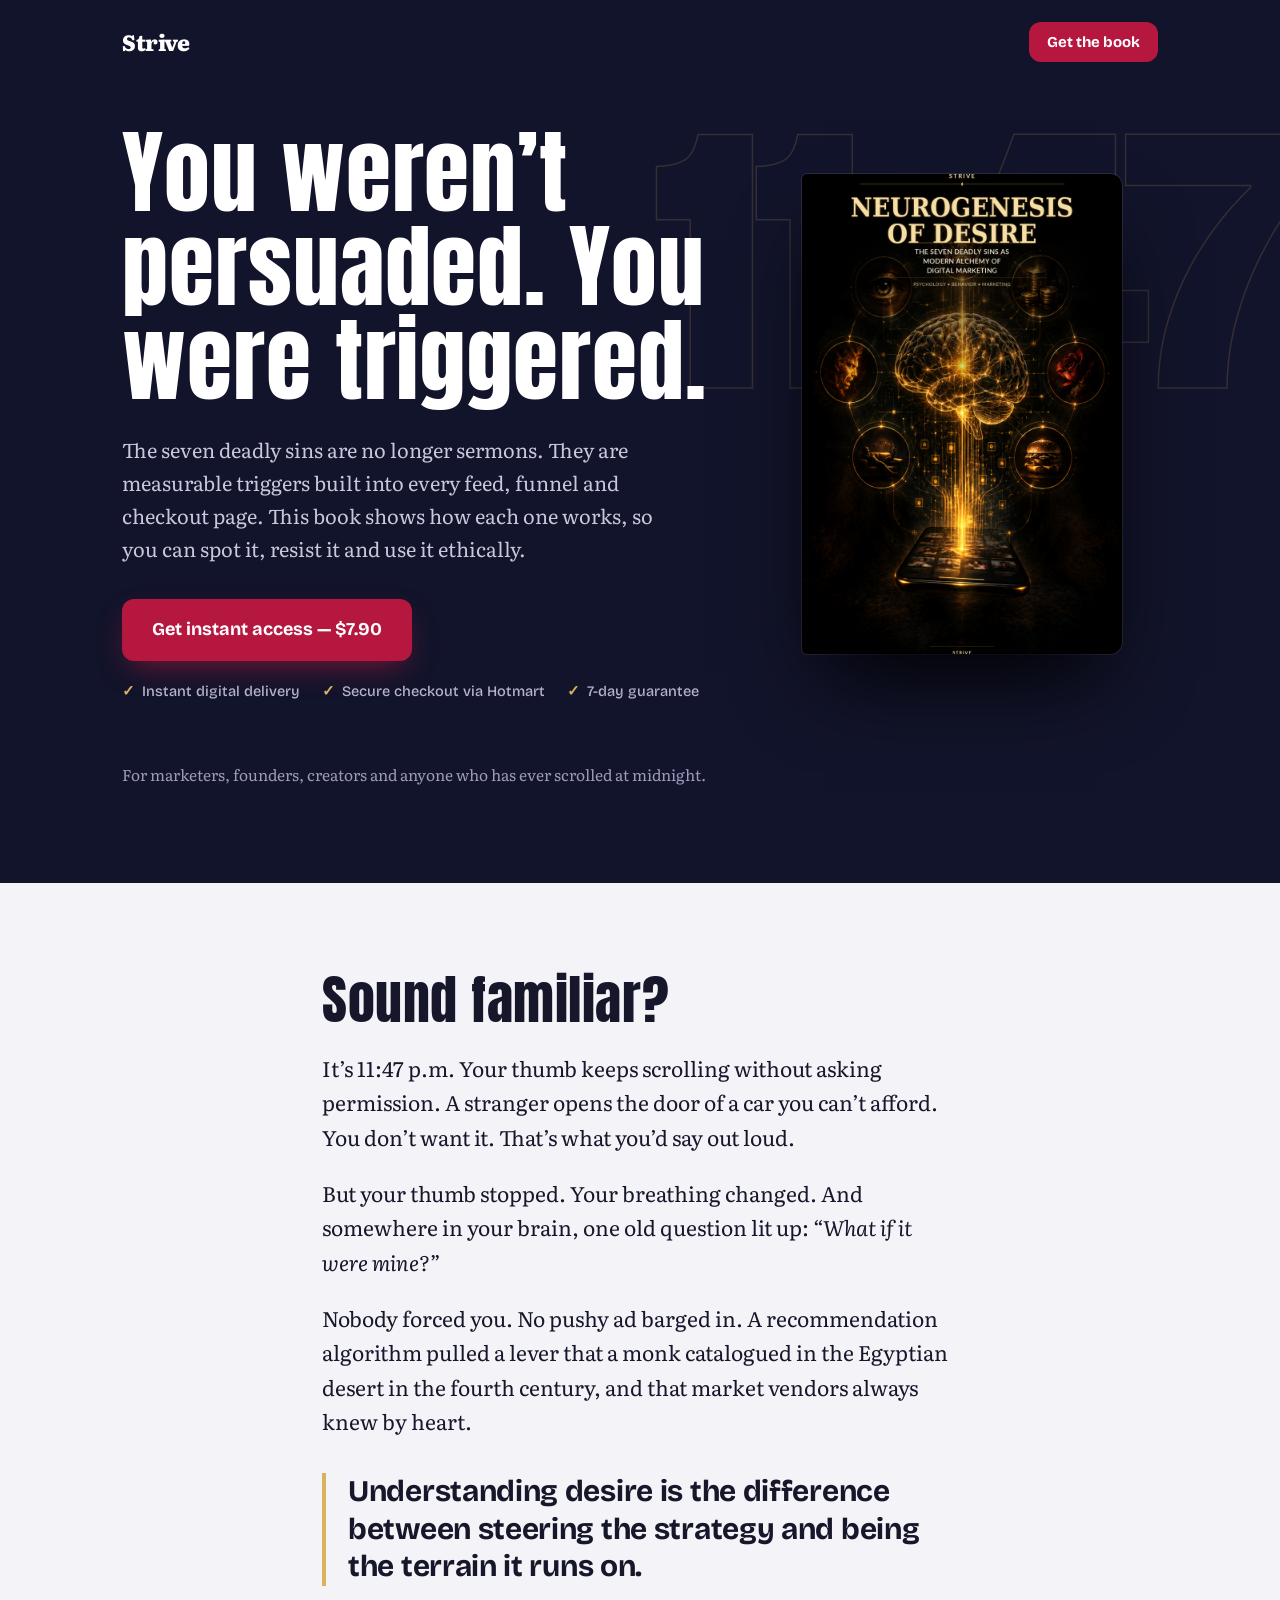
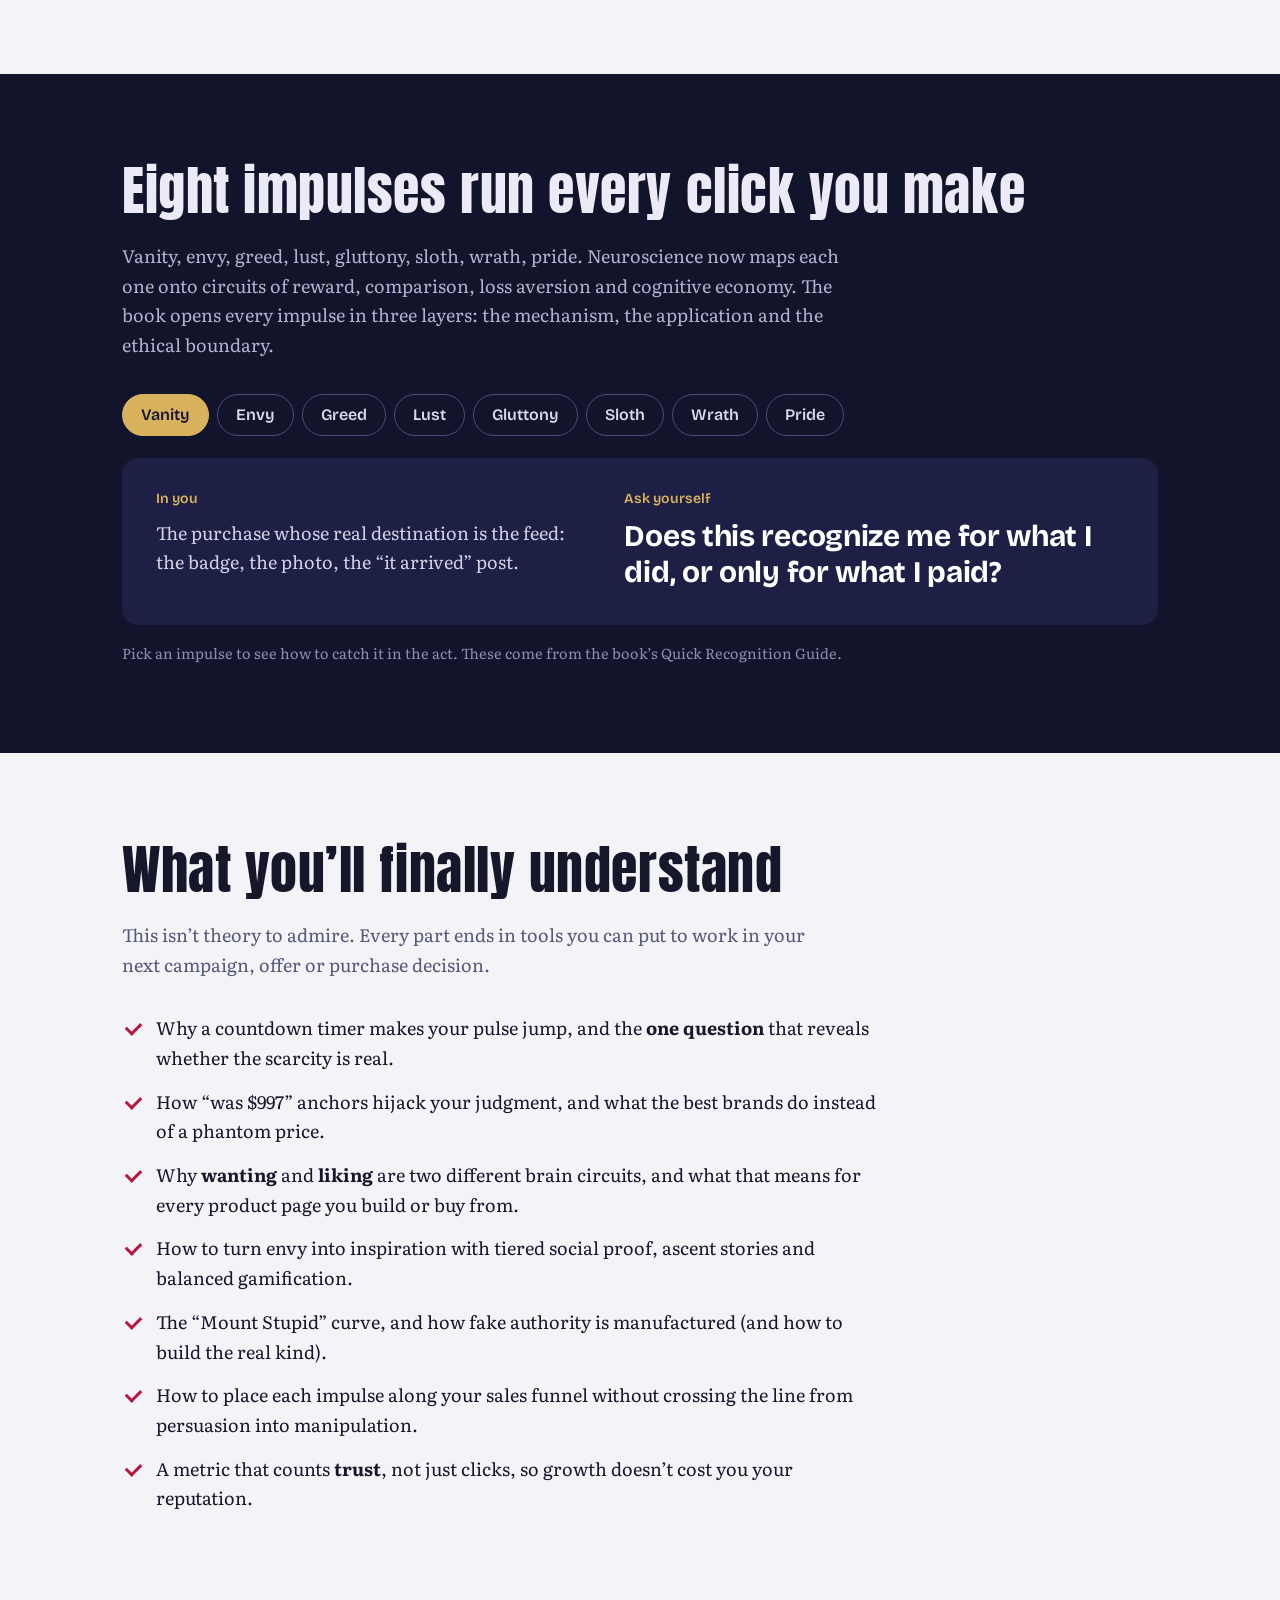
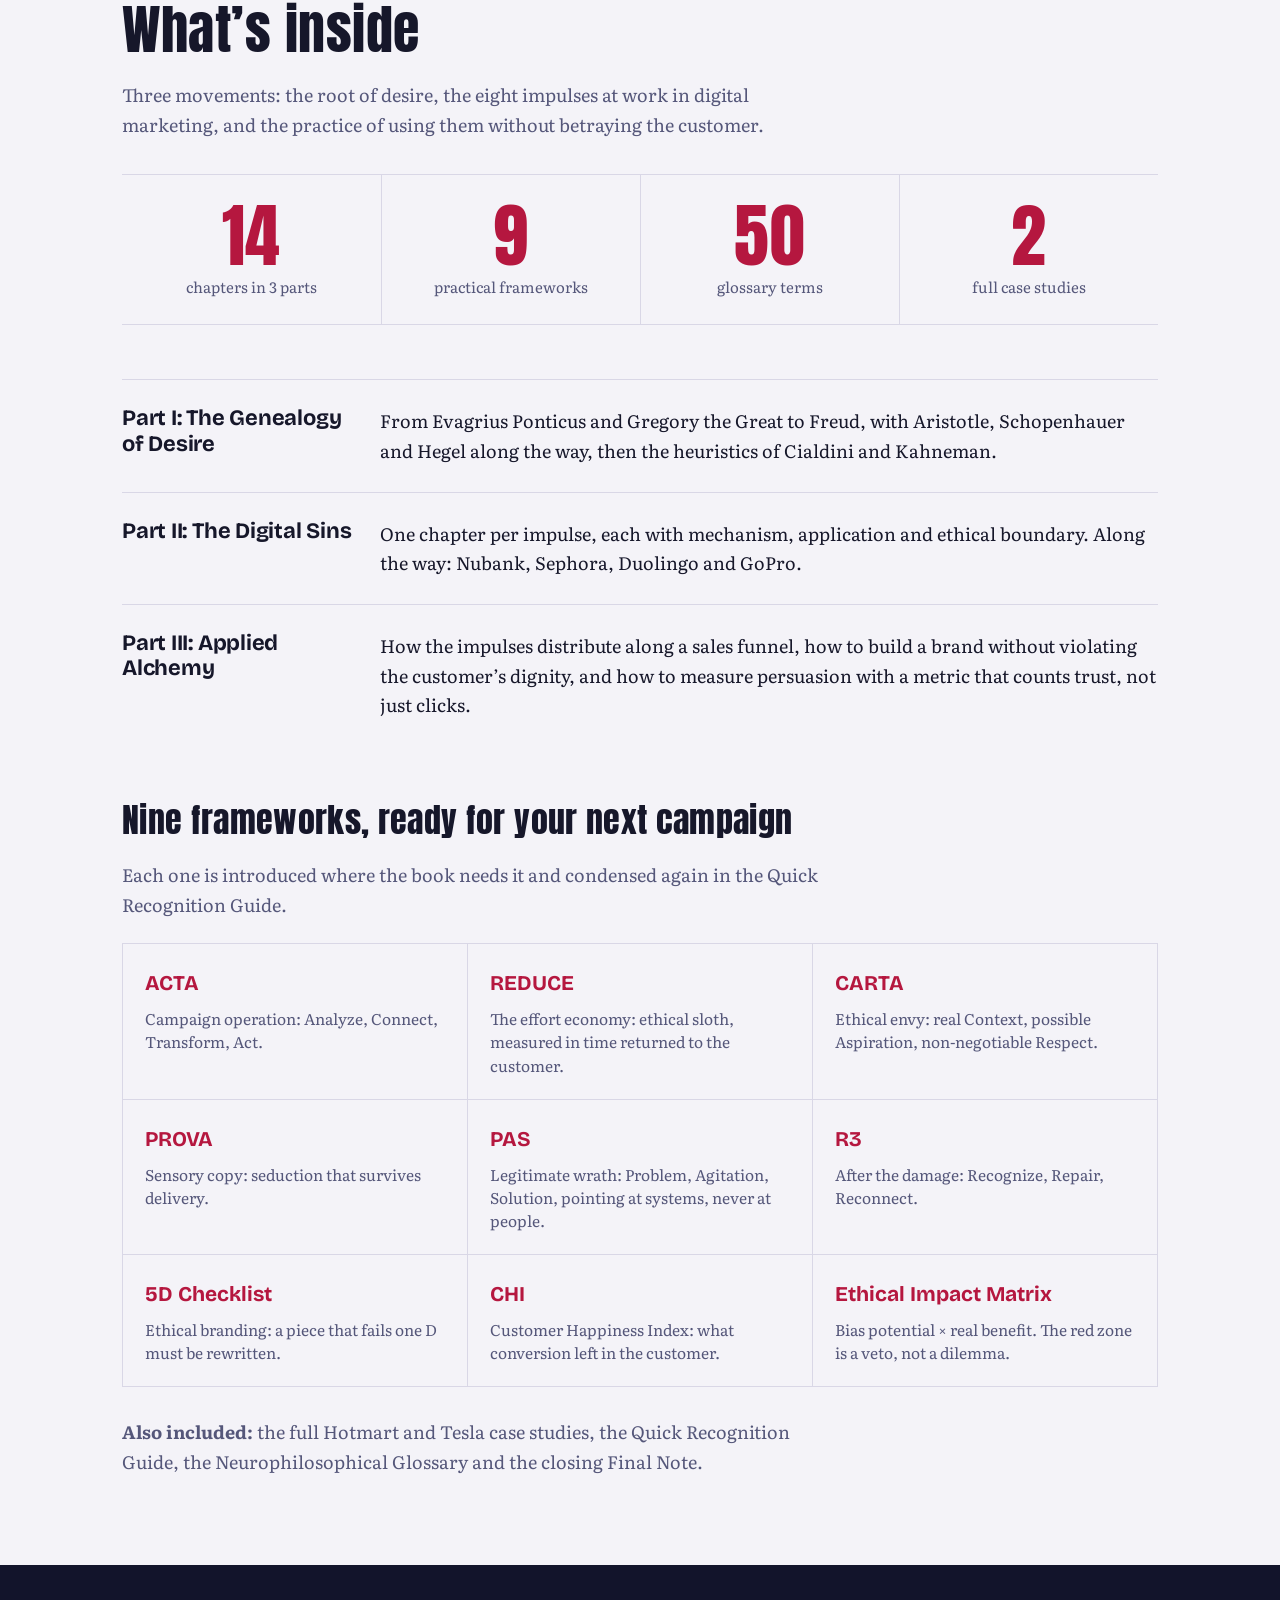
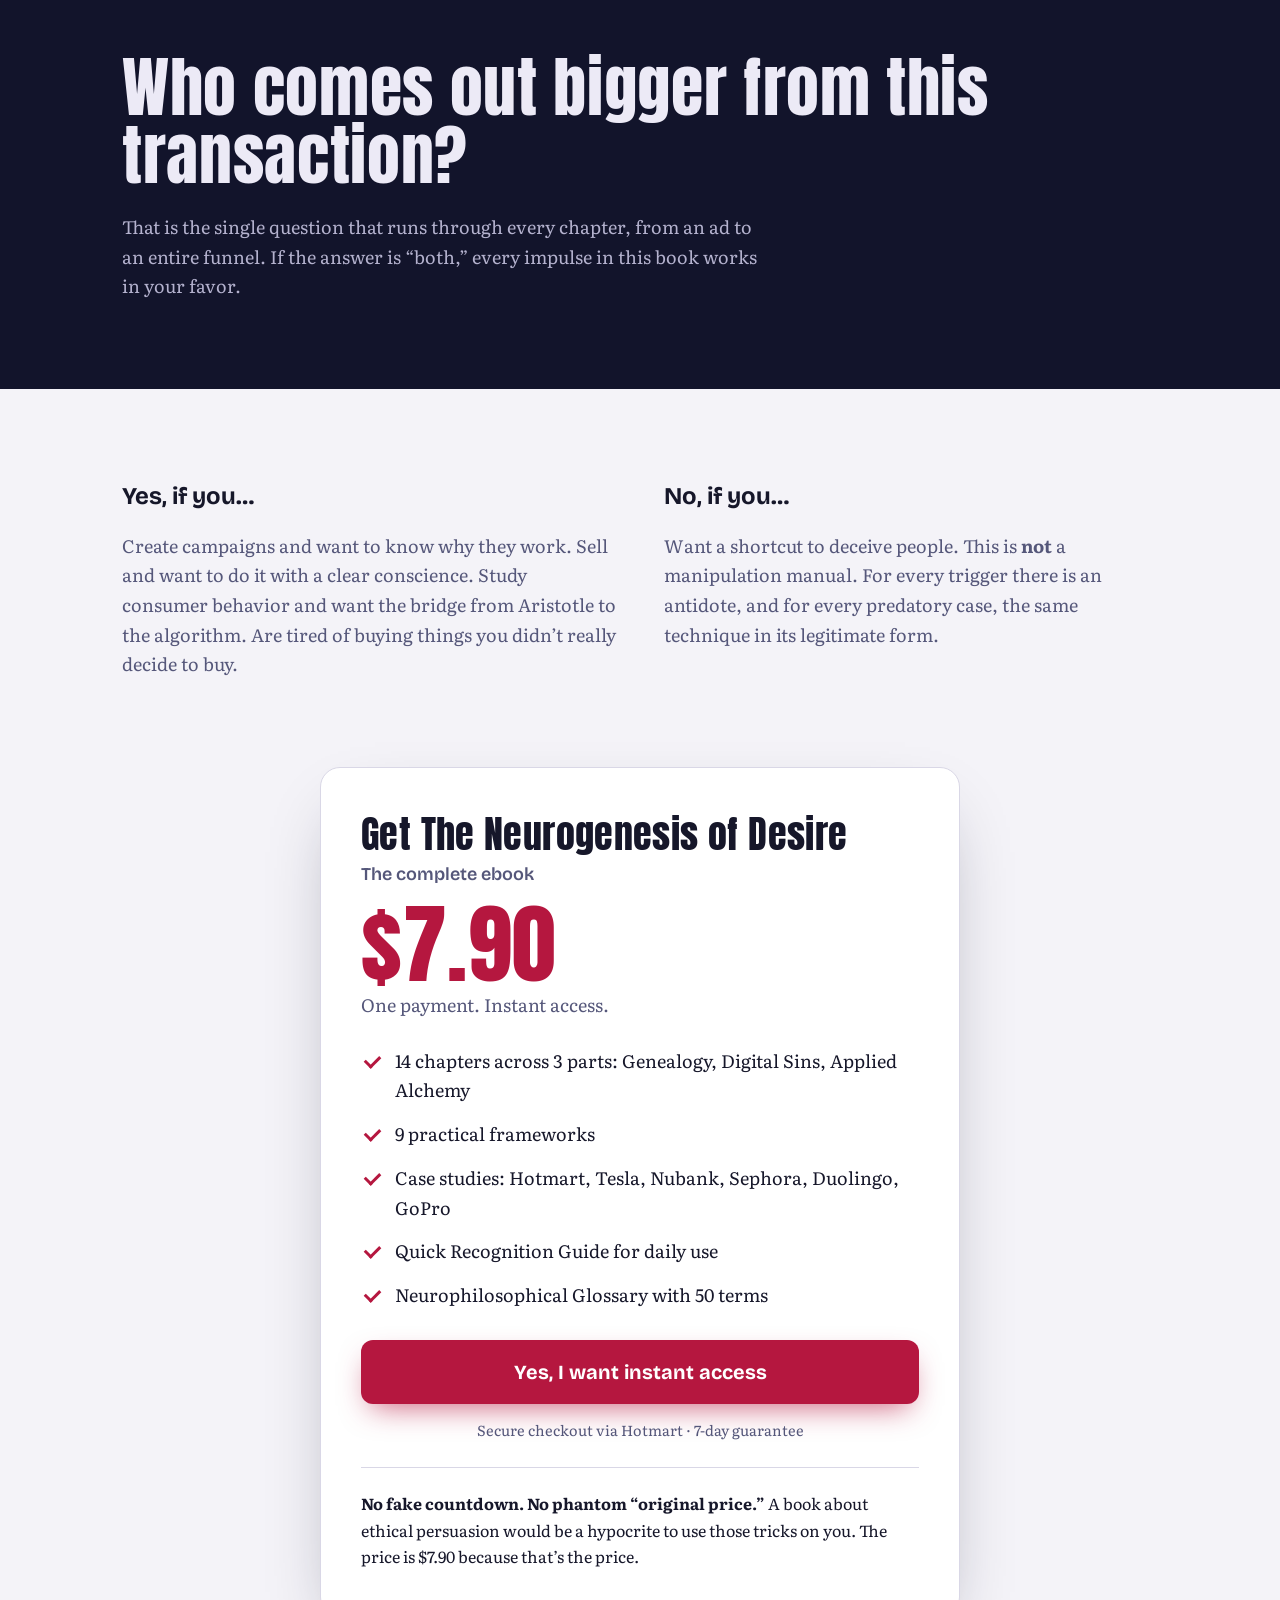
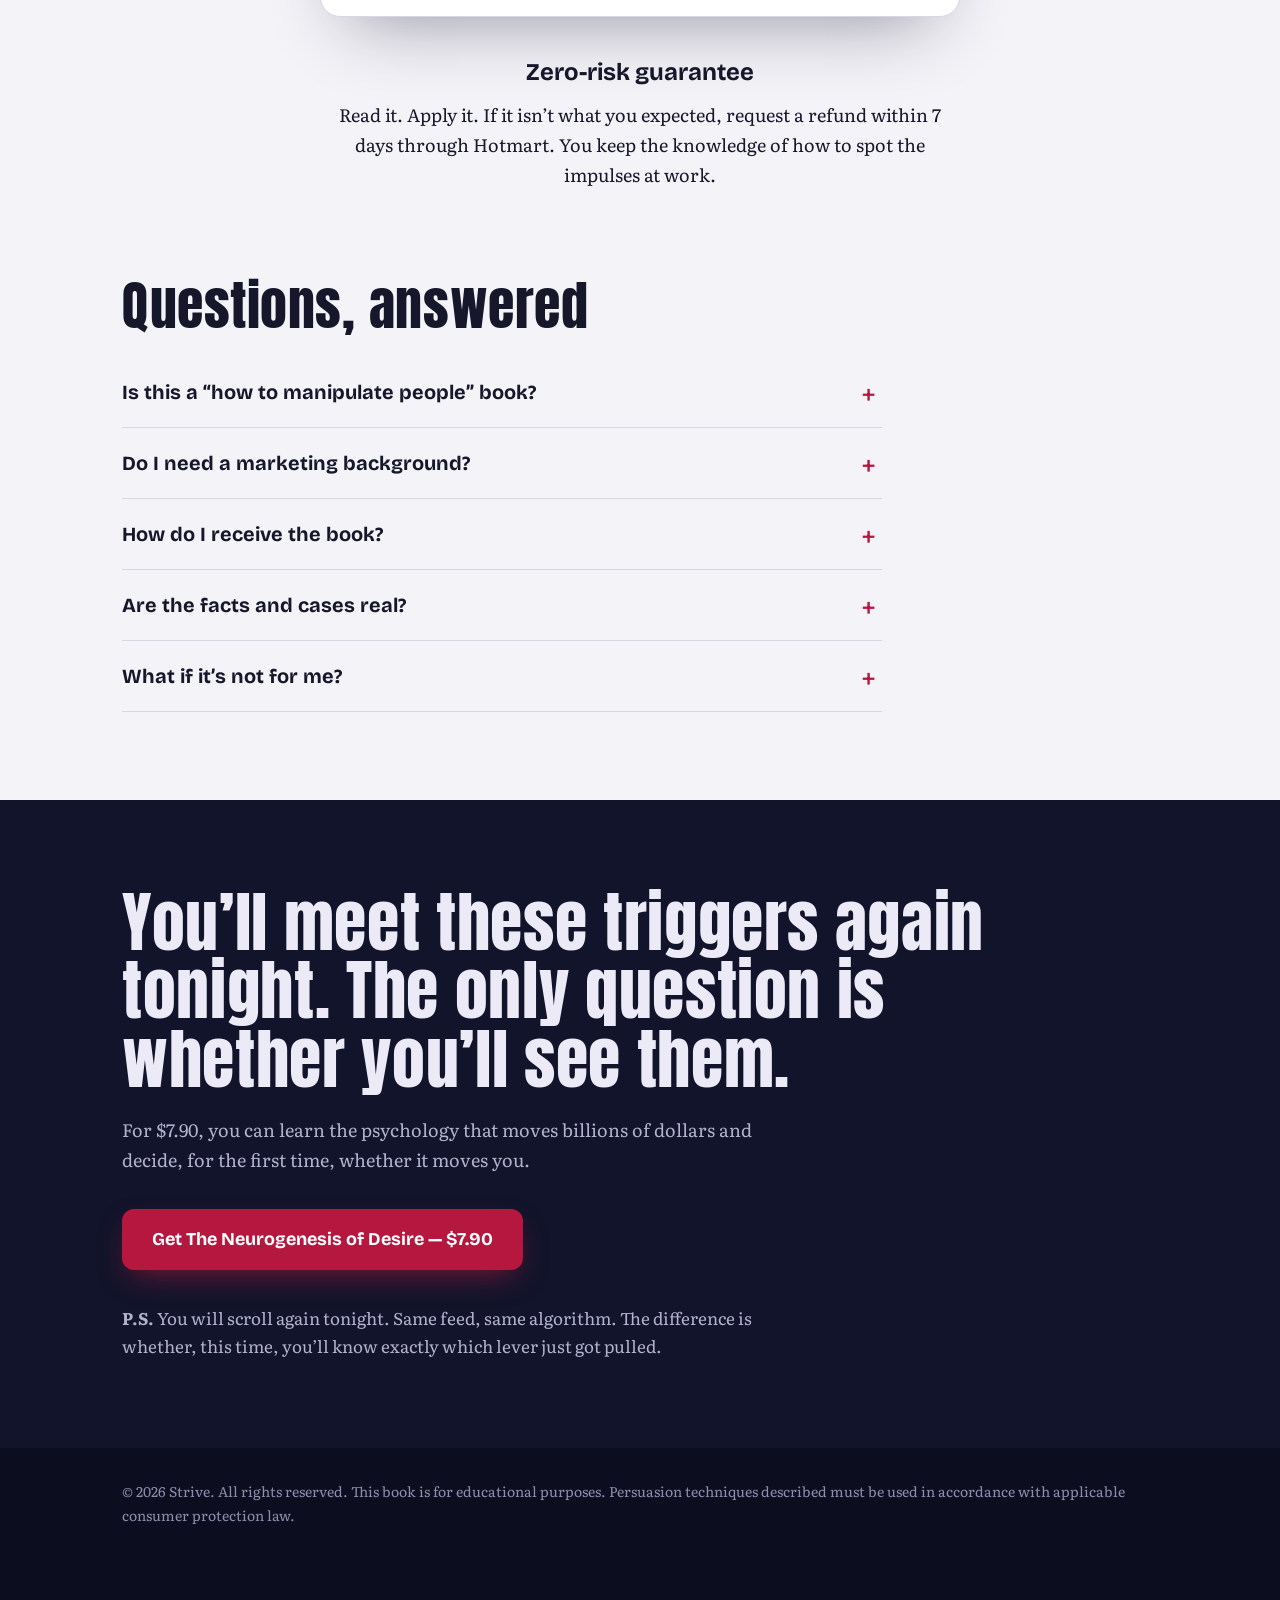
==== index.html @ 5f516b26 "LP EN: The Neurogenesis of Desire (URL/sitemap/robots updates, legal pages in English)" ====
<!DOCTYPE html>
<html lang="en">
<head>
<meta charset="utf-8">
<meta name="viewport" content="width=device-width, initial-scale=1, viewport-fit=cover">
<title>The Neurogenesis of Desire — The Seven Deadly Sins as the Modern Alchemy of Digital Marketing</title>
<meta name="description" content="The seven deadly sins are measurable triggers built into every feed, funnel and checkout. Learn to spot them, resist them and use them ethically. Ebook, $7.90.">
<meta property="og:type" content="website">
<meta property="og:title" content="The Neurogenesis of Desire — The Seven Deadly Sins as the Modern Alchemy of Digital Marketing">
<meta property="og:description" content="The seven deadly sins are measurable triggers built into every feed, funnel and checkout. Learn to spot them, resist them and use them ethically. Ebook, $7.90.">
<meta property="og:locale" content="en_US">
<meta property="og:image" content="https://striveks.github.io/neurogenesis-of-desire/Capa%20do%20ebook.jpg">
<link rel="canonical" href="https://striveks.github.io/neurogenesis-of-desire/">
<meta property="og:url" content="https://striveks.github.io/neurogenesis-of-desire/">
<meta name="theme-color" content="#12142B">
<link rel="preconnect" href="https://fonts.googleapis.com">
<link rel="preconnect" href="https://fonts.gstatic.com" crossorigin>
<link href="https://fonts.googleapis.com/css2?family=Bricolage+Grotesque:opsz,wght@12..96,500;12..96,600;12..96,700;12..96,800&family=Literata:ital,opsz,wght@0,7..72,400;0,7..72,600;1,7..72,400&family=Anton&display=swap" rel="stylesheet">
<!-- Meta Pixel Code -->
<script>
!function(f,b,e,v,n,t,s)
{if(f.fbq)return;n=f.fbq=function(){n.callMethod?
n.callMethod.apply(n,arguments):n.queue.push(arguments)};
if(!f._fbq)f._fbq=n;n.push=n;n.loaded=!0;n.version='2.0';
n.queue=[];t=b.createElement(e);t.async=!0;
t.src=v;s=b.getElementsByTagName(e)[0];
s.parentNode.insertBefore(t,s)}(window, document,'script',
'https://connect.facebook.net/en_US/fbevents.js');
fbq('init', '1488165053208368');
fbq('track', 'PageView');
</script>
<noscript><img height="1" width="1" style="display:none"
src="https://www.facebook.com/tr?id=1488165053208368&ev=PageView&noscript=1"
/></noscript>
<!-- End Meta Pixel Code -->
<style>
:root{--night:#12142B;--night2:#1D2044;--paper:#F4F3F8;--ink:#16172A;--mute:#55577A;--wine:#B5173F;--wine2:#8E1031;--gold:#D9B25E;--line:#D9D7E6}
*{box-sizing:border-box;margin:0}
html{scroll-behavior:smooth;-webkit-text-size-adjust:100%}
body{font:18px/1.65 Literata,Georgia,serif;color:var(--ink);background:var(--paper);-webkit-font-smoothing:antialiased}
h1,h2,h3,.ui,.btn,summary{font-family:"Bricolage Grotesque","Helvetica Neue",Arial,sans-serif}
.wrap{max-width:1080px;margin:0 auto;padding:0 22px}.narrow{max-width:680px}
section{padding:88px 0}
h2{font-size:clamp(28px,4.4vw,46px);line-height:1.08;letter-spacing:-.02em;font-weight:800;margin-bottom:22px}
p+p{margin-top:1em}
.btn{display:inline-block;background:var(--wine);color:#fff;font-weight:700;font-size:18px;line-height:1.2;padding:20px 30px;border-radius:12px;text-decoration:none;text-align:center;box-shadow:0 12px 30px -10px rgba(181,23,63,.7);transition:transform .15s,background .15s}
.btn:hover{background:var(--wine2);transform:translateY(-2px)}
.btn.sm{padding:11px 18px;font-size:15px;box-shadow:none}
:focus-visible{outline:3px solid var(--gold);outline-offset:3px}
.hero{background:var(--night);color:#ECEAF6;position:relative;overflow:hidden;padding:22px 0 96px}
.hero::before{content:attr(data-clock);position:absolute;right:-1%;top:70px;font:800 clamp(170px,30vw,400px)/1 "Bricolage Grotesque",sans-serif;color:transparent;-webkit-text-stroke:1.5px rgba(217,178,94,.17);letter-spacing:-.05em;pointer-events:none}
.bar{display:flex;justify-content:space-between;align-items:center;margin-bottom:64px;position:relative}
.brand{font-weight:800;font-size:22px;letter-spacing:-.02em;color:#fff}
.hg{display:grid;grid-template-columns:1.2fr .8fr;gap:56px;align-items:center;position:relative}
.hero h1{font-size:clamp(40px,6.2vw,74px);line-height:1.02;letter-spacing:-.03em;font-weight:800;color:#fff}
.sub{font-size:20px;color:#C9C7DE;margin:26px 0 34px;max-width:560px}
.micro{display:flex;flex-wrap:wrap;gap:8px 22px;margin-top:22px;font:500 14.5px/1.3 "Bricolage Grotesque",sans-serif;color:#B4B2CE}
.micro span::before{content:"\2713";color:var(--gold);margin-right:7px;font-weight:700}
.chip{display:inline-block;margin-top:16px;padding:6px 12px;border:1px solid var(--gold);border-radius:99px;font:600 13.5px/1.2 "Bricolage Grotesque",sans-serif;color:var(--gold)}
.chip:empty{display:none}
.cover{position:relative;aspect-ratio:2/3;width:min(320px,100%);margin:0 auto;border-radius:5px 12px 12px 5px;overflow:hidden;box-shadow:0 44px 80px -24px #000,0 0 0 1px rgba(255,255,255,.1);background:linear-gradient(155deg,#33205c,#12142B 58%,#511538);display:flex;flex-direction:column;justify-content:flex-end;padding:26px}
.cover b{font:800 30px/1.02 "Bricolage Grotesque",sans-serif;letter-spacing:-.02em;color:#fff}
.cover i{font-size:13px;color:#C9C7DE;margin-top:10px;font-style:normal}
.cover.ok b,.cover.ok i{display:none}
.cover img{position:absolute;inset:0;width:100%;height:100%;object-fit:cover}
.for{margin-top:60px;color:#9C9ABB;font-size:15.5px;position:relative}
.story{font-size:21px}
.pull{margin-top:34px;padding-left:22px;border-left:4px solid var(--gold);font:700 clamp(22px,3vw,30px)/1.25 "Bricolage Grotesque",sans-serif;letter-spacing:-.01em}
.lead{color:var(--mute);max-width:720px;margin-bottom:34px}
.night{background:var(--night);color:#ECEAF6}.night .lead{color:#B4B2CE}
.tabs{display:flex;flex-wrap:wrap;gap:8px;margin-bottom:22px}
.tabs button{font:600 16px/1 "Bricolage Grotesque",sans-serif;padding:12px 18px;border-radius:99px;border:1px solid #4A4D7A;background:transparent;color:#DAD8EE;cursor:pointer;transition:background .15s,color .15s}
.tabs button:hover{border-color:var(--gold)}
.tabs button[aria-selected=true]{background:var(--gold);border-color:var(--gold);color:#1a1530}
.panel{background:var(--night2);border-radius:16px;padding:34px;display:grid;grid-template-columns:1fr 1.15fr;gap:34px}
.panel[hidden]{display:none}
.lb{display:block;font:600 14px/1 "Bricolage Grotesque",sans-serif;color:var(--gold);margin-bottom:12px}
.panel p{margin:0;color:#D4D2E8}
.panel .q{font:700 clamp(22px,2.8vw,30px)/1.22 "Bricolage Grotesque",sans-serif;color:#fff;letter-spacing:-.01em}
.hint{margin-top:16px;font-size:14.5px;color:#8F8DB0}
.ul{list-style:none;padding:0;display:grid;gap:14px;max-width:760px}
.ul li{padding-left:34px;position:relative}
.ul li::before{content:"";position:absolute;left:4px;top:.5em;width:12px;height:7px;border-left:3px solid var(--wine);border-bottom:3px solid var(--wine);transform:rotate(-45deg)}
.stats{display:grid;grid-template-columns:repeat(4,1fr);gap:0;border-top:1px solid var(--line);border-bottom:1px solid var(--line);margin:8px 0 54px}
.stats div{padding:26px 8px 24px;text-align:center}
.stats div+div{border-left:1px solid var(--line)}
.stats b{display:block;font:800 clamp(40px,6vw,64px)/1 "Bricolage Grotesque",sans-serif;letter-spacing:-.04em;color:var(--wine)}
.stats span{font-size:15px;color:var(--mute)}
.parts{display:grid;gap:0;margin-bottom:56px}
.parts div{display:grid;grid-template-columns:230px 1fr;gap:28px;padding:26px 0;border-top:1px solid var(--line)}
.parts h3{font-size:22px;line-height:1.15;letter-spacing:-.01em}
.fw{display:grid;grid-template-columns:repeat(3,1fr);border-top:1px solid var(--line);border-left:1px solid var(--line)}
.fw div{padding:22px;border-right:1px solid var(--line);border-bottom:1px solid var(--line)}
.fw h3{font-size:21px;color:var(--wine);margin-bottom:6px}
.fw p{font-size:15.5px;line-height:1.5;color:var(--mute);margin:0}
.big{font:800 clamp(30px,5.2vw,58px)/1.05 "Bricolage Grotesque",sans-serif;letter-spacing:-.03em;max-width:880px}
.big+p{margin-top:22px;color:#B4B2CE;max-width:640px}
.two{display:grid;grid-template-columns:1fr 1fr;gap:48px}
.two h3{font-size:24px;margin-bottom:14px}
.two p{color:var(--mute)}
.offer{background:#fff;border-radius:20px;padding:46px 40px;max-width:640px;margin:0 auto;box-shadow:0 30px 70px -30px rgba(18,20,43,.45);border:1px solid var(--line)}
.offer h2{font-size:clamp(26px,4vw,38px);margin-bottom:6px}
.price{font:800 76px/1 "Bricolage Grotesque",sans-serif;letter-spacing:-.04em;color:var(--wine);margin:10px 0 2px}
.once{color:var(--mute);margin-bottom:26px}
.offer .btn{display:block;margin-top:30px;font-size:20px}
.lock{text-align:center;font-size:14.5px;color:var(--mute);margin-top:14px}
.honest{margin-top:26px;padding-top:22px;border-top:1px solid var(--line);font-size:16px}
.guar{max-width:640px;margin:36px auto 0;text-align:center}
.guar h3{font-size:24px;margin-bottom:8px}
details{border-bottom:1px solid var(--line);max-width:760px}
summary{cursor:pointer;list-style:none;font-weight:700;font-size:20px;line-height:1.3;padding:22px 40px 22px 0;position:relative}
summary::-webkit-details-marker{display:none}
summary::after{content:"+";position:absolute;right:6px;top:18px;font-size:30px;font-weight:400;color:var(--wine)}
details[open] summary::after{content:"\2212"}
details p{padding:0 0 24px;color:var(--mute)}
.final{text-align:left}
.final .btn{margin-top:34px}
.ps{margin-top:34px;color:#B4B2CE;max-width:640px;font-size:17px}
footer{background:#0C0E20;color:#8F8DB0;font-size:14px;padding:32px 0 96px}
.sticky{position:fixed;left:0;right:0;bottom:0;z-index:20;display:none;justify-content:space-between;align-items:center;gap:12px;background:rgba(18,20,43,.96);backdrop-filter:blur(8px);padding:10px 16px calc(10px + env(safe-area-inset-bottom));transform:translateY(110%);transition:transform .25s}
.sticky.on{transform:none}.sticky b{color:#fff;font:800 20px "Bricolage Grotesque",sans-serif}
@media(max-width:820px){
section{padding:64px 0}.hg,.two,.panel,.parts div{grid-template-columns:1fr}.hg{gap:44px}.parts div{gap:8px}
.stats{grid-template-columns:1fr 1fr}.stats div:nth-child(3){border-left:0}.stats div:nth-child(n+3){border-top:1px solid var(--line)}
.fw{grid-template-columns:1fr}.panel{padding:26px}.offer{padding:34px 22px}.bar{margin-bottom:44px}.hero .btn{display:block}
.sticky{display:flex}.hero::before{top:110px}}
@media(prefers-reduced-motion:reduce){*{transition:none!important;scroll-behavior:auto!important}}
.hero h1,h2,.big,.price,.stats b,.cover b{font-family:Anton,Impact,"Arial Narrow",sans-serif;font-weight:400;letter-spacing:.01em}
.hero h1{font-size:clamp(46px,7.4vw,92px);line-height:1.02}
h2{font-size:clamp(32px,5vw,54px);line-height:1.06}
.big{font-size:clamp(34px,5.8vw,66px);line-height:1.04}
.price{font-size:88px}.stats b{font-size:clamp(44px,6.4vw,70px)}.cover b{font-size:34px;line-height:1.05}
</style>
</head>
<body data-value="7.90" data-cur="USD">
<header class="hero" data-clock="11:47">
<div class="wrap">
<div class="bar"><span class="brand">Strive</span><a class="btn sm" href="https://pay.hotmart.com/O108236113W" data-cta>Get the book</a></div>
<div class="hg">
<div>
<h1>You weren’t persuaded. You were triggered.</h1>
<p class="sub">The seven deadly sins are no longer sermons. They are measurable triggers built into every feed, funnel and checkout page. This book shows how each one works, so you can spot it, resist it and use it ethically.</p>
<a id="hcta" class="btn" href="https://pay.hotmart.com/O108236113W" data-cta>Get instant access — $7.90</a>
<div class="micro"><span>Instant digital delivery</span><span>Secure checkout via Hotmart</span><span>7-day guarantee</span></div>
<span class="chip"></span>
</div>
<div class="cover" aria-label="Book cover: The Neurogenesis of Desire"><b>The Neurogenesis of Desire</b><i>The Seven Deadly Sins as the Modern Alchemy of Digital Marketing</i><img src="Capa%20do%20ebook.jpg" alt="Book cover: The Neurogenesis of Desire" width="640" height="960" loading="eager" onload="this.parentNode.classList.add('ok')" onerror="this.remove()"></div>
</div>
<p class="for">For marketers, founders, creators and anyone who has ever scrolled at midnight.</p>
</div>
</header>
<main>
<section><div class="wrap narrow story">
<h2>Sound familiar?</h2><p>It’s 11:47 p.m. Your thumb keeps scrolling without asking permission. A stranger opens the door of a car you can’t afford. You don’t want it. That’s what you’d say out loud.</p><p>But your thumb stopped. Your breathing changed. And somewhere in your brain, one old question lit up: <em>“What if it were mine?”</em></p><p>Nobody forced you. No pushy ad barged in. A recommendation algorithm pulled a lever that a monk catalogued in the Egyptian desert in the fourth century, and that market vendors always knew by heart.</p>
<p class="pull">Understanding desire is the difference between steering the strategy and being the terrain it runs on.</p>
</div></section>

<section class="night"><div class="wrap">
<h2>Eight impulses run every click you make</h2><p class="lead">Vanity, envy, greed, lust, gluttony, sloth, wrath, pride. Neuroscience now maps each one onto circuits of reward, comparison, loss aversion and cognitive economy. The book opens every impulse in three layers: the mechanism, the application and the ethical boundary.</p>
<div class="tabs" role="tablist" aria-label="Eight impulses run every click you make"><button role="tab" id="t0" aria-controls="p0" aria-selected="true" tabindex="0">Vanity</button><button role="tab" id="t1" aria-controls="p1" aria-selected="false" tabindex="-1">Envy</button><button role="tab" id="t2" aria-controls="p2" aria-selected="false" tabindex="-1">Greed</button><button role="tab" id="t3" aria-controls="p3" aria-selected="false" tabindex="-1">Lust</button><button role="tab" id="t4" aria-controls="p4" aria-selected="false" tabindex="-1">Gluttony</button><button role="tab" id="t5" aria-controls="p5" aria-selected="false" tabindex="-1">Sloth</button><button role="tab" id="t6" aria-controls="p6" aria-selected="false" tabindex="-1">Wrath</button><button role="tab" id="t7" aria-controls="p7" aria-selected="false" tabindex="-1">Pride</button></div>
<div class="panel" role="tabpanel" id="p0" aria-labelledby="t0"><div><span class="lb">In you</span><p>The purchase whose real destination is the feed: the badge, the photo, the “it arrived” post.</p></div><div><span class="lb">Ask yourself</span><p class="q">Does this recognize me for what I did, or only for what I paid?</p></div></div><div class="panel" role="tabpanel" id="p1" aria-labelledby="t1" hidden><div><span class="lb">In you</span><p>The chest tightening at someone else’s promotion, then the sudden decision to “invest in yourself.”</p></div><div><span class="lb">Ask yourself</span><p class="q">Is the journey being shown to me, or only the result?</p></div></div><div class="panel" role="tabpanel" id="p2" aria-labelledby="t2" hidden><div><span class="lb">In you</span><p>The countdown that raises your pulse, and the relief, not the joy, after buying “before it expired.”</p></div><div><span class="lb">Ask yourself</span><p class="q">Does the scarcity exist off-screen? Is the discount on a real price?</p></div></div><div class="panel" role="tabpanel" id="p3" aria-labelledby="t3" hidden><div><span class="lb">In you</span><p>The video you can’t close; the sensory purchase that disappoints on arrival.</p></div><div><span class="lb">Ask yourself</span><p class="q">What am I buying: the product or the scene of it?</p></div></div><div class="panel" role="tabpanel" id="p4" aria-labelledby="t4" hidden><div><span class="lb">In you</span><p>The untouched course library; the forgotten subscription renewing.</p></div><div><span class="lb">Ask yourself</span><p class="q">Does what I already own and haven’t used justify buying more?</p></div></div><div class="panel" role="tabpanel" id="p5" aria-labelledby="t5" hidden><div><span class="lb">In you</span><p>The tab that dies on the seventh form field; the one-click path chosen even when the better one takes three.</p></div><div><span class="lb">Ask yourself</span><p class="q">Whose effort is being saved, mine or the company’s?</p></div></div><div class="panel" role="tabpanel" id="p6" aria-labelledby="t6" hidden><div><span class="lb">In you</span><p>Buying as revenge; joining whoever declares war on the system that hurt you.</p></div><div><span class="lb">Ask yourself</span><p class="q">Is the fury’s target a verifiable system, or a caricature selling me relief?</p></div></div><div class="panel" role="tabpanel" id="p7" aria-labelledby="t7" hidden><div><span class="lb">In you</span><p>The purchase as a pedestal; distrust of anything too accessible.</p></div><div><span class="lb">Ask yourself</span><p class="q">Who attests to the authority: auditable merit, or the title itself?</p></div></div>
<p class="hint">Pick an impulse to see how to catch it in the act. These come from the book’s Quick Recognition Guide.</p>
</div></section>

<section><div class="wrap">
<h2>What you’ll finally understand</h2><p class="lead">This isn’t theory to admire. Every part ends in tools you can put to work in your next campaign, offer or purchase decision.</p>
<ul class="ul"><li>Why a countdown timer makes your pulse jump, and the <b>one question</b> that reveals whether the scarcity is real.</li><li>How “was $997” anchors hijack your judgment, and what the best brands do instead of a phantom price.</li><li>Why <b>wanting</b> and <b>liking</b> are two different brain circuits, and what that means for every product page you build or buy from.</li><li>How to turn envy into inspiration with tiered social proof, ascent stories and balanced gamification.</li><li>The “Mount Stupid” curve, and how fake authority is manufactured (and how to build the real kind).</li><li>How to place each impulse along your sales funnel without crossing the line from persuasion into manipulation.</li><li>A metric that counts <b>trust</b>, not just clicks, so growth doesn’t cost you your reputation.</li></ul>
</div></section>

<section style="padding-top:0"><div class="wrap">
<h2>What’s inside</h2><p class="lead">Three movements: the root of desire, the eight impulses at work in digital marketing, and the practice of using them without betraying the customer.</p>
<div class="stats"><div><b>14</b><span>chapters in 3 parts</span></div><div><b>9</b><span>practical frameworks</span></div><div><b>50</b><span>glossary terms</span></div><div><b>2</b><span>full case studies</span></div></div>
<div class="parts"><div><h3>Part I: The Genealogy of Desire</h3><p>From Evagrius Ponticus and Gregory the Great to Freud, with Aristotle, Schopenhauer and Hegel along the way, then the heuristics of Cialdini and Kahneman.</p></div><div><h3>Part II: The Digital Sins</h3><p>One chapter per impulse, each with mechanism, application and ethical boundary. Along the way: Nubank, Sephora, Duolingo and GoPro.</p></div><div><h3>Part III: Applied Alchemy</h3><p>How the impulses distribute along a sales funnel, how to build a brand without violating the customer’s dignity, and how to measure persuasion with a metric that counts trust, not just clicks.</p></div></div>
<h2 style="font-size:clamp(24px,3.4vw,34px)">Nine frameworks, ready for your next campaign</h2><p class="lead" style="margin-bottom:24px">Each one is introduced where the book needs it and condensed again in the Quick Recognition Guide.</p>
<div class="fw"><div><h3>ACTA</h3><p>Campaign operation: Analyze, Connect, Transform, Act.</p></div><div><h3>REDUCE</h3><p>The effort economy: ethical sloth, measured in time returned to the customer.</p></div><div><h3>CARTA</h3><p>Ethical envy: real Context, possible Aspiration, non-negotiable Respect.</p></div><div><h3>PROVA</h3><p>Sensory copy: seduction that survives delivery.</p></div><div><h3>PAS</h3><p>Legitimate wrath: Problem, Agitation, Solution, pointing at systems, never at people.</p></div><div><h3>R3</h3><p>After the damage: Recognize, Repair, Reconnect.</p></div><div><h3>5D Checklist</h3><p>Ethical branding: a piece that fails one D must be rewritten.</p></div><div><h3>CHI</h3><p>Customer Happiness Index: what conversion left in the customer.</p></div><div><h3>Ethical Impact Matrix</h3><p>Bias potential × real benefit. The red zone is a veto, not a dilemma.</p></div></div>
<p class="lead" style="margin:30px 0 0"><b>Also included:</b> the full Hotmart and Tesla case studies, the Quick Recognition Guide, the Neurophilosophical Glossary and the closing Final Note.</p>
</div></section>

<section class="night"><div class="wrap">
<p class="big">Who comes out bigger from this transaction?</p><p>That is the single question that runs through every chapter, from an ad to an entire funnel. If the answer is “both,” every impulse in this book works in your favor.</p>
</div></section>

<section><div class="wrap two">
<div><h3>Yes, if you…</h3><p>Create campaigns and want to know why they work. Sell and want to do it with a clear conscience. Study consumer behavior and want the bridge from Aristotle to the algorithm. Are tired of buying things you didn’t really decide to buy.</p></div>
<div><h3>No, if you…</h3><p>Want a shortcut to deceive people. This is <b>not</b> a manipulation manual. For every trigger there is an antidote, and for every predatory case, the same technique in its legitimate form.</p></div>
</div></section>

<section style="padding-top:0"><div class="wrap">
<div id="offer" class="offer">
<h2>Get The Neurogenesis of Desire</h2>
<p class="ui" style="font-weight:600;color:var(--mute)">The complete ebook</p>
<div class="price">$7.90</div><p class="once">One payment. Instant access.</p>
<ul class="ul"><li>14 chapters across 3 parts: Genealogy, Digital Sins, Applied Alchemy</li><li>9 practical frameworks</li><li>Case studies: Hotmart, Tesla, Nubank, Sephora, Duolingo, GoPro</li><li>Quick Recognition Guide for daily use</li><li>Neurophilosophical Glossary with 50 terms</li></ul>
<a class="btn" href="https://pay.hotmart.com/O108236113W" data-cta>Yes, I want instant access</a>
<p class="lock">Secure checkout via Hotmart · 7-day guarantee</p>
<p class="honest"><b>No fake countdown. No phantom “original price.”</b> A book about ethical persuasion would be a hypocrite to use those tricks on you. The price is $7.90 because that’s the price.</p>
</div>
<div class="guar"><h3>Zero-risk guarantee</h3><p>Read it. Apply it. If it isn’t what you expected, request a refund within 7 days through Hotmart. You keep the knowledge of how to spot the impulses at work.</p></div>
</div></section>

<section style="padding-top:0"><div class="wrap">
<h2>Questions, answered</h2>
<details><summary>Is this a “how to manipulate people” book?</summary><p>No. It explains how persuasion triggers work, including predatory uses, so you can recognize and defend against them, and use them within explicit ethical boundaries: consent, transparency and respect.</p></details><details><summary>Do I need a marketing background?</summary><p>No. It starts from history and psychology, then moves to practice. Beginners get a clear map; professionals get frameworks they can use right away.</p></details><details><summary>How do I receive the book?</summary><p>Right after payment, you get instant access to your digital copy through Hotmart’s secure delivery.</p></details><details><summary>Are the facts and cases real?</summary><p>The book’s own contract with the reader: no number appears without a verifiable source, and illustrative examples are always announced as such.</p></details><details><summary>What if it’s not for me?</summary><p>You’re covered by the 7-day guarantee. Request your refund through Hotmart, no hassle.</p></details>
</div></section>

<section class="night final"><div class="wrap">
<p class="big">You’ll meet these triggers again tonight. The only question is whether you’ll see them.</p><p>For $7.90, you can learn the psychology that moves billions of dollars and decide, for the first time, whether it moves you.</p>
<a id="fcta" class="btn" href="https://pay.hotmart.com/O108236113W" data-cta>Get The Neurogenesis of Desire — $7.90</a>
<p class="ps"><b>P.S.</b> You will scroll again tonight. Same feed, same algorithm. The difference is whether, this time, you’ll know exactly which lever just got pulled.</p>
</div></section>
</main>
<footer><div class="wrap">© 2026 Strive. All rights reserved. This book is for educational purposes. Persuasion techniques described must be used in accordance with applicable consumer protection law.</div></footer>
<div id="sticky" class="sticky"><b>$7.90</b><a class="btn sm" href="https://pay.hotmart.com/O108236113W" data-cta>Get the book</a></div>
<script>
(function(){
var t=[].slice.call(document.querySelectorAll('[role=tab]')),p=[].slice.call(document.querySelectorAll('[role=tabpanel]'));
function sel(i){t.forEach(function(b,k){b.setAttribute('aria-selected',k==i);b.tabIndex=k==i?0:-1;p[k].hidden=k!=i})}
t.forEach(function(b,i){b.onclick=function(){sel(i)};b.onkeydown=function(e){var n=e.key=='ArrowRight'?i+1:e.key=='ArrowLeft'?i-1:null;if(n!==null){n=(n+t.length)%t.length;sel(n);t[n].focus()}}});
var s=document.getElementById('sticky'),vis={};
if('IntersectionObserver' in window){var io=new IntersectionObserver(function(es){es.forEach(function(e){vis[e.target.id]=e.isIntersecting});s.classList.toggle('on',!vis.hcta&&!vis.offer&&!vis.fcta)},{threshold:.2});
['hcta','offer','fcta'].forEach(function(id){io.observe(document.getElementById(id))})}
document.addEventListener('click',function(e){var a=e.target.closest&&e.target.closest('a[data-cta]');if(a&&window.fbq){fbq('track','InitiateCheckout',{value:parseFloat(document.body.dataset.value),currency:document.body.dataset.cur})}});
})();
</script>
</body>
</html>
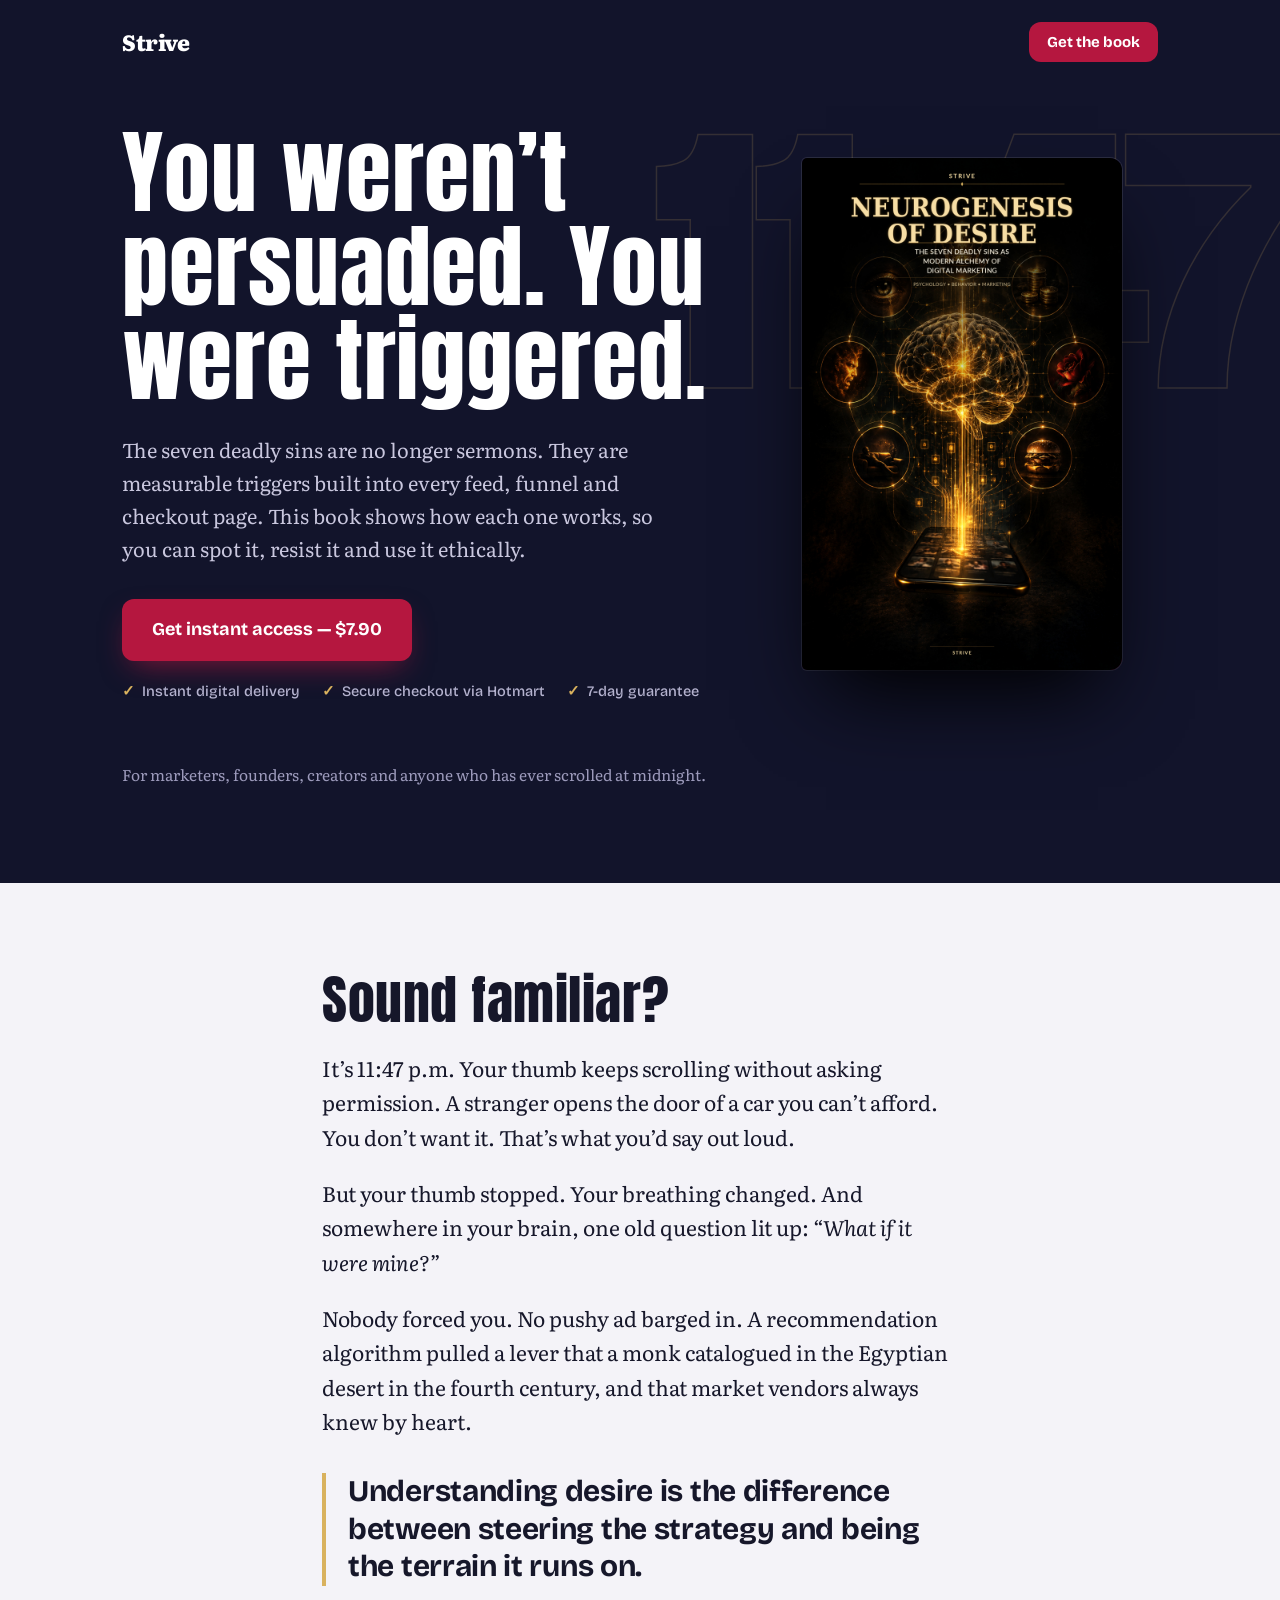
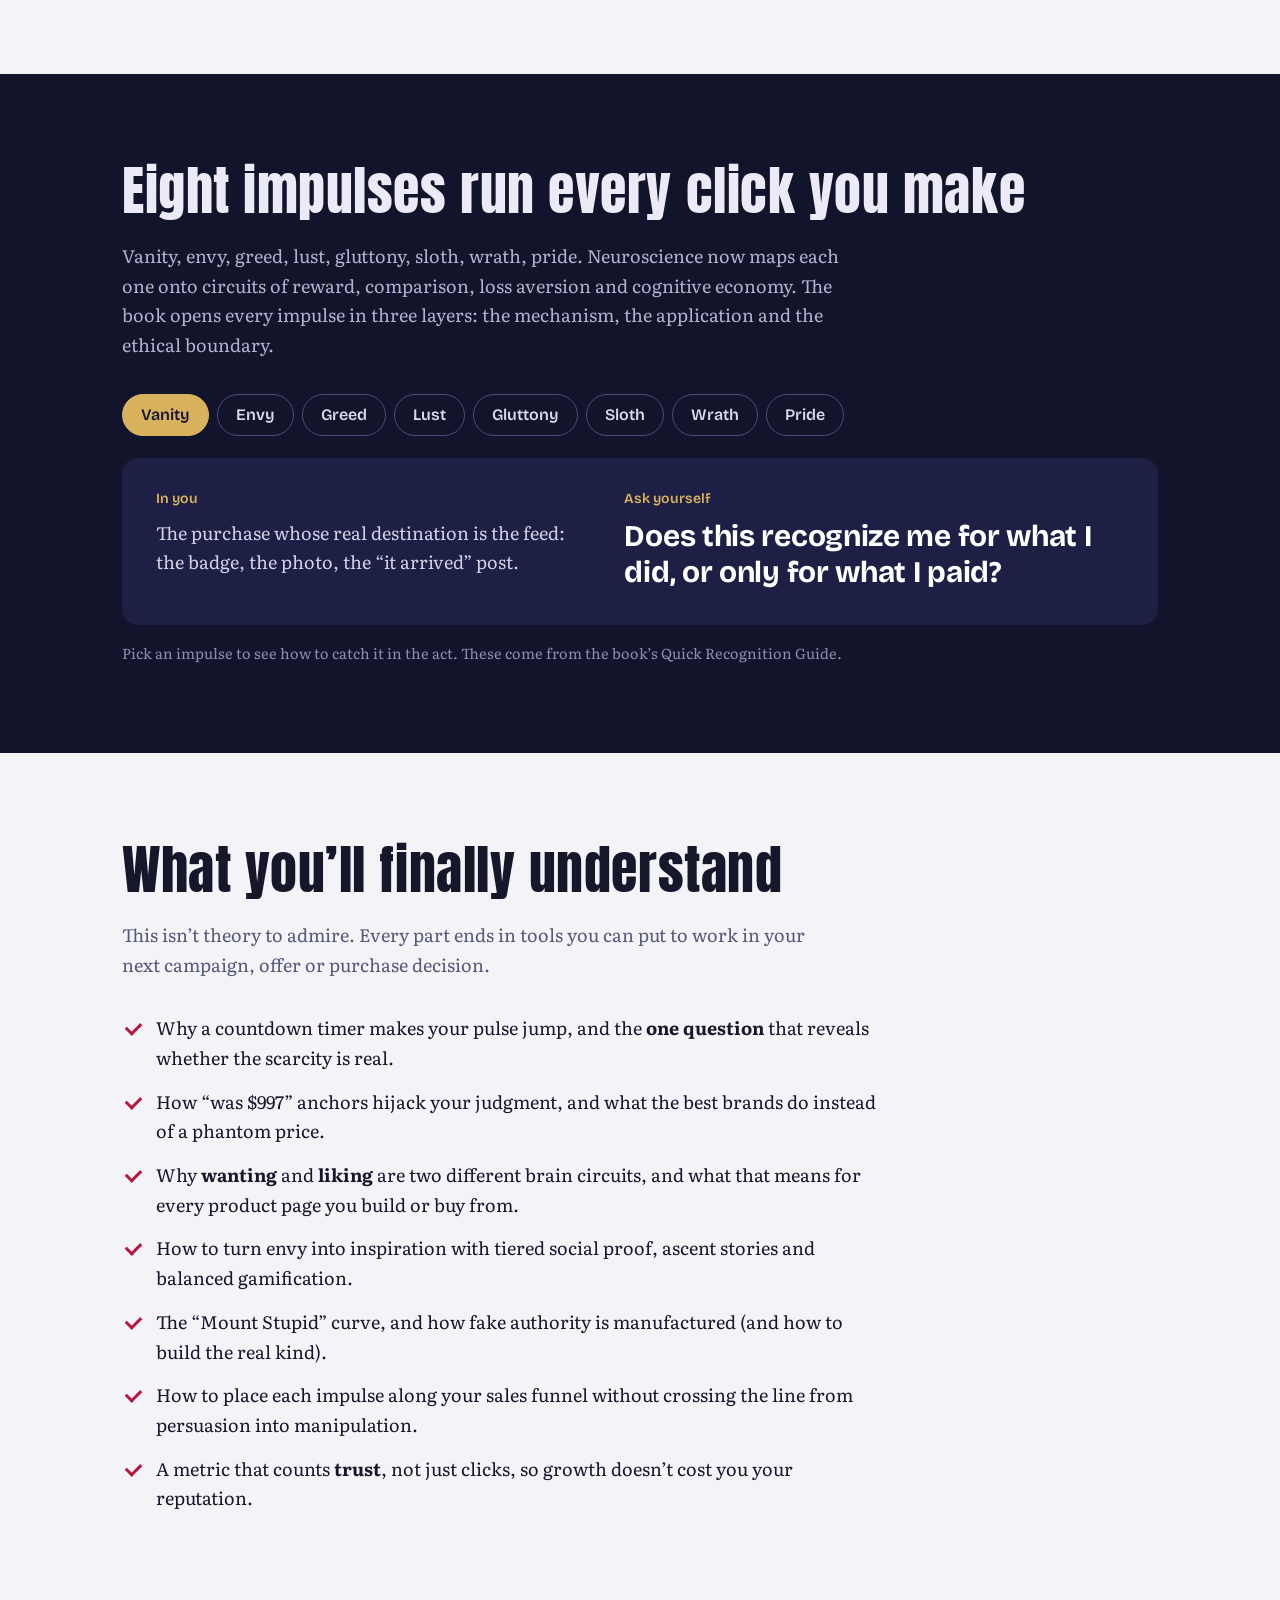
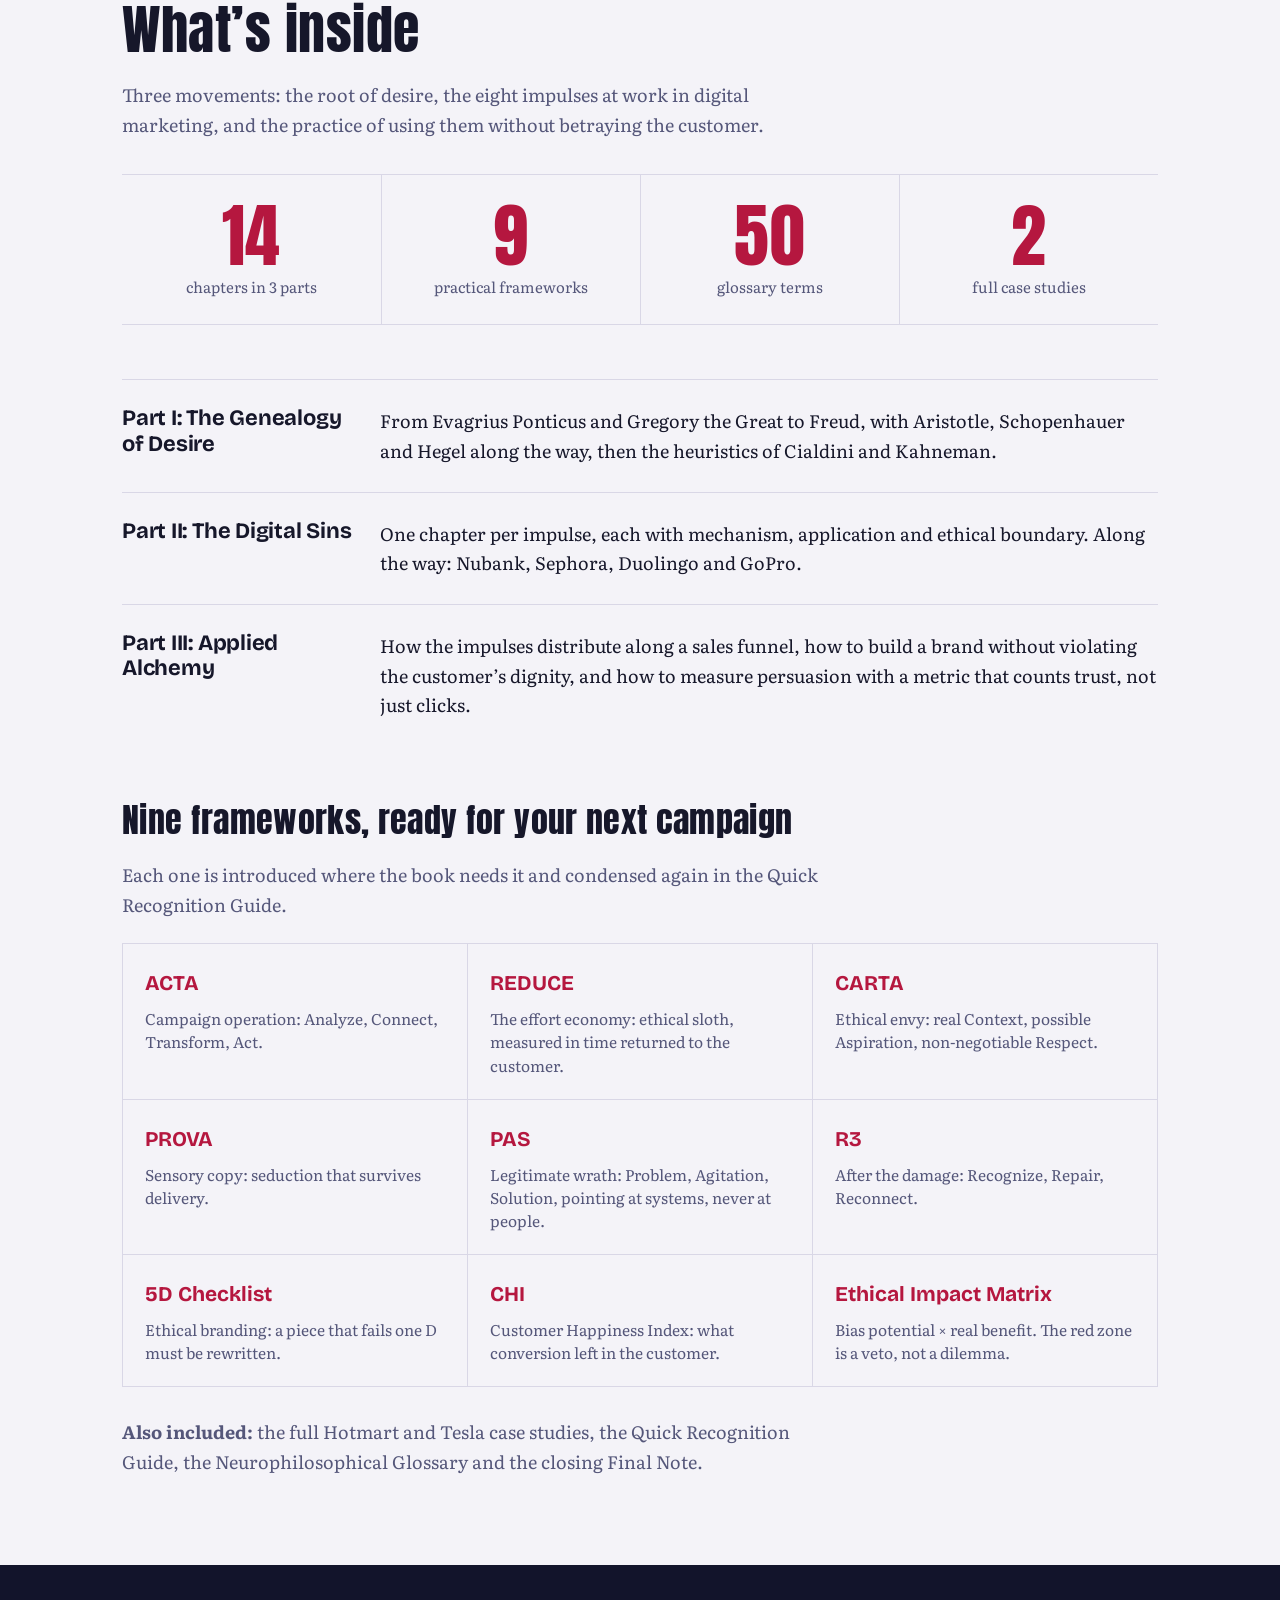
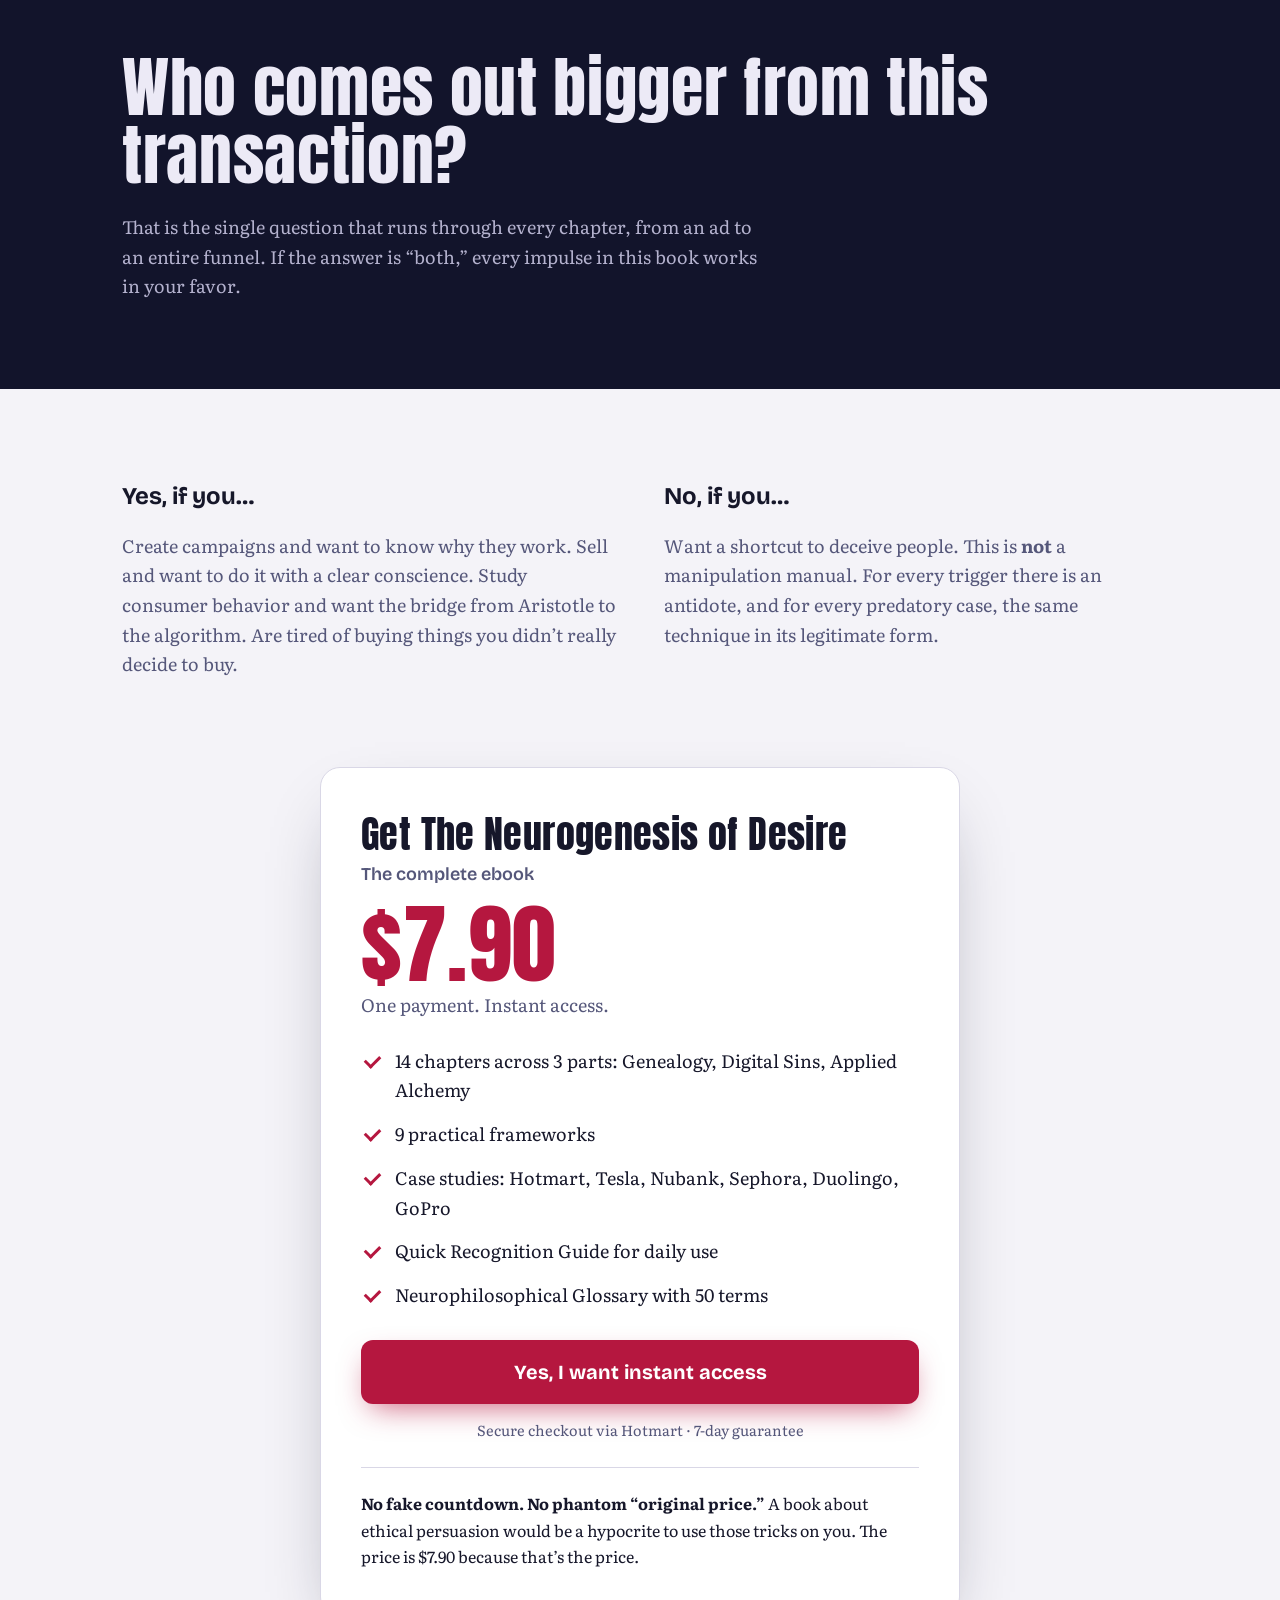
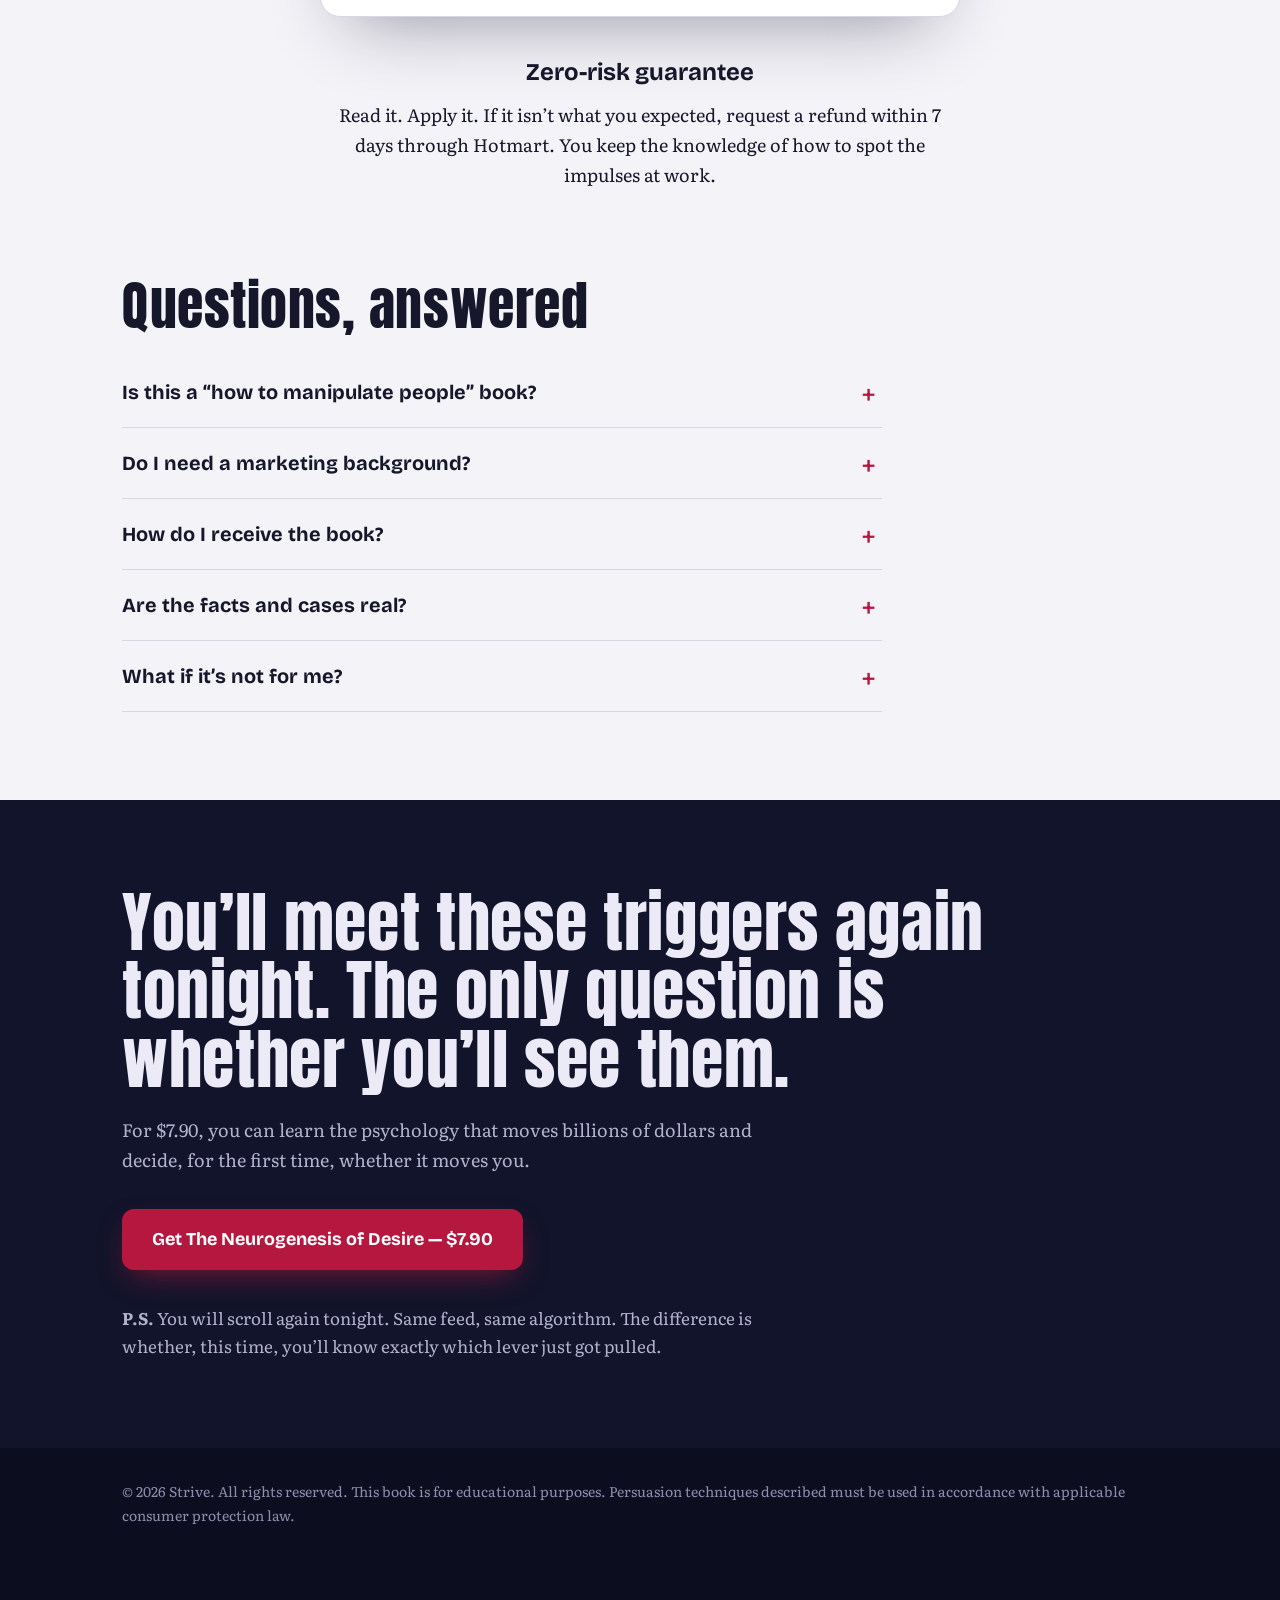
==== commit 340c4c5e: "Cover: fix mockup aspect-ratio to 1600/2560 (no crop)" ====
--- a/index.html
+++ b/index.html
@@ -58,7 +58,7 @@
 .micro span::before{content:"\2713";color:var(--gold);margin-right:7px;font-weight:700}
 .chip{display:inline-block;margin-top:16px;padding:6px 12px;border:1px solid var(--gold);border-radius:99px;font:600 13.5px/1.2 "Bricolage Grotesque",sans-serif;color:var(--gold)}
 .chip:empty{display:none}
-.cover{position:relative;aspect-ratio:2/3;width:min(320px,100%);margin:0 auto;border-radius:5px 12px 12px 5px;overflow:hidden;box-shadow:0 44px 80px -24px #000,0 0 0 1px rgba(255,255,255,.1);background:linear-gradient(155deg,#33205c,#12142B 58%,#511538);display:flex;flex-direction:column;justify-content:flex-end;padding:26px}
+.cover{position:relative;aspect-ratio:1600/2560;width:min(320px,100%);margin:0 auto;border-radius:5px 12px 12px 5px;overflow:hidden;box-shadow:0 44px 80px -24px #000,0 0 0 1px rgba(255,255,255,.1);background:linear-gradient(155deg,#33205c,#12142B 58%,#511538);display:flex;flex-direction:column;justify-content:flex-end;padding:26px}
 .cover b{font:800 30px/1.02 "Bricolage Grotesque",sans-serif;letter-spacing:-.02em;color:#fff}
 .cover i{font-size:13px;color:#C9C7DE;margin-top:10px;font-style:normal}
 .cover.ok b,.cover.ok i{display:none}
@@ -144,7 +144,7 @@
 <div class="micro"><span>Instant digital delivery</span><span>Secure checkout via Hotmart</span><span>7-day guarantee</span></div>
 <span class="chip"></span>
 </div>
-<div class="cover" aria-label="Book cover: The Neurogenesis of Desire"><b>The Neurogenesis of Desire</b><i>The Seven Deadly Sins as the Modern Alchemy of Digital Marketing</i><img src="Capa%20do%20ebook.jpg" alt="Book cover: The Neurogenesis of Desire" width="640" height="960" loading="eager" onload="this.parentNode.classList.add('ok')" onerror="this.remove()"></div>
+<div class="cover" aria-label="Book cover: The Neurogenesis of Desire"><b>The Neurogenesis of Desire</b><i>The Seven Deadly Sins as the Modern Alchemy of Digital Marketing</i><img src="Capa%20do%20ebook.jpg" alt="Book cover: The Neurogenesis of Desire" width="1600" height="2560" loading="eager" onload="this.parentNode.classList.add('ok')" onerror="this.remove()"></div>
 </div>
 <p class="for">For marketers, founders, creators and anyone who has ever scrolled at midnight.</p>
 </div>
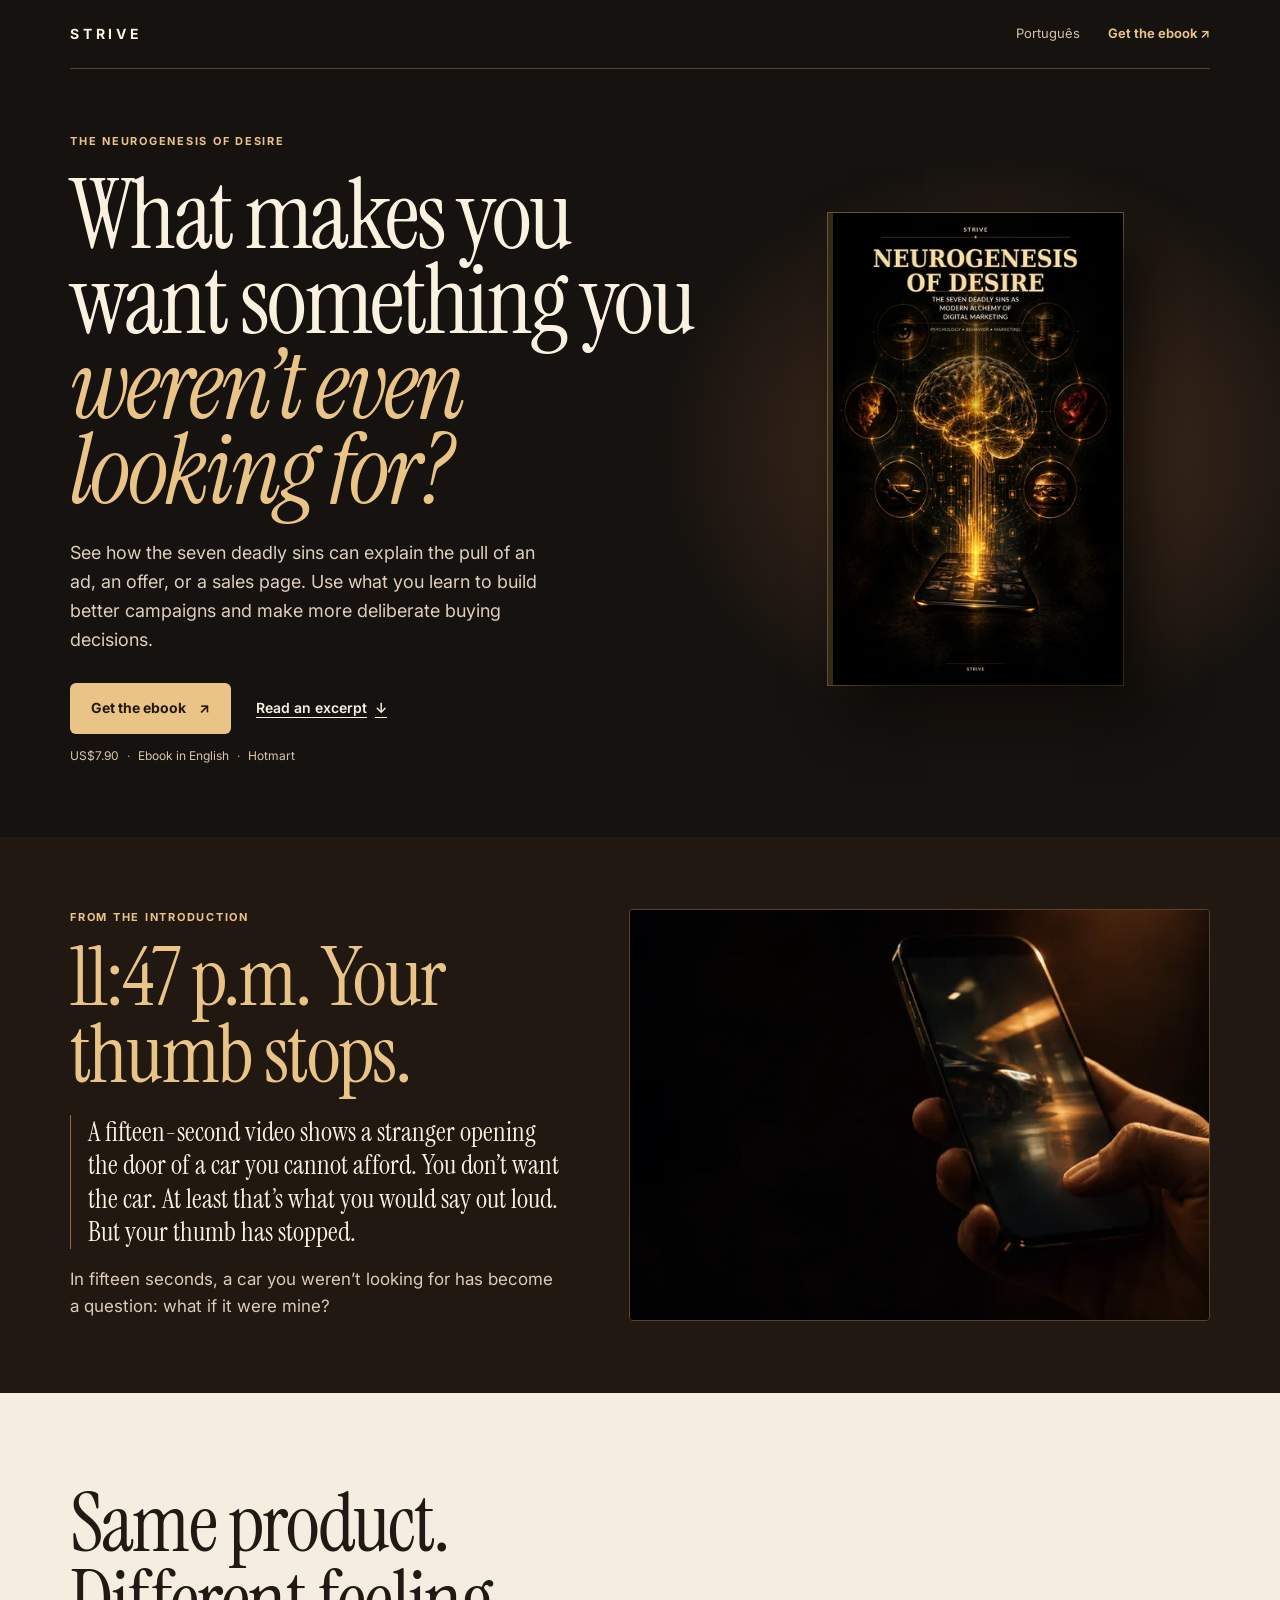
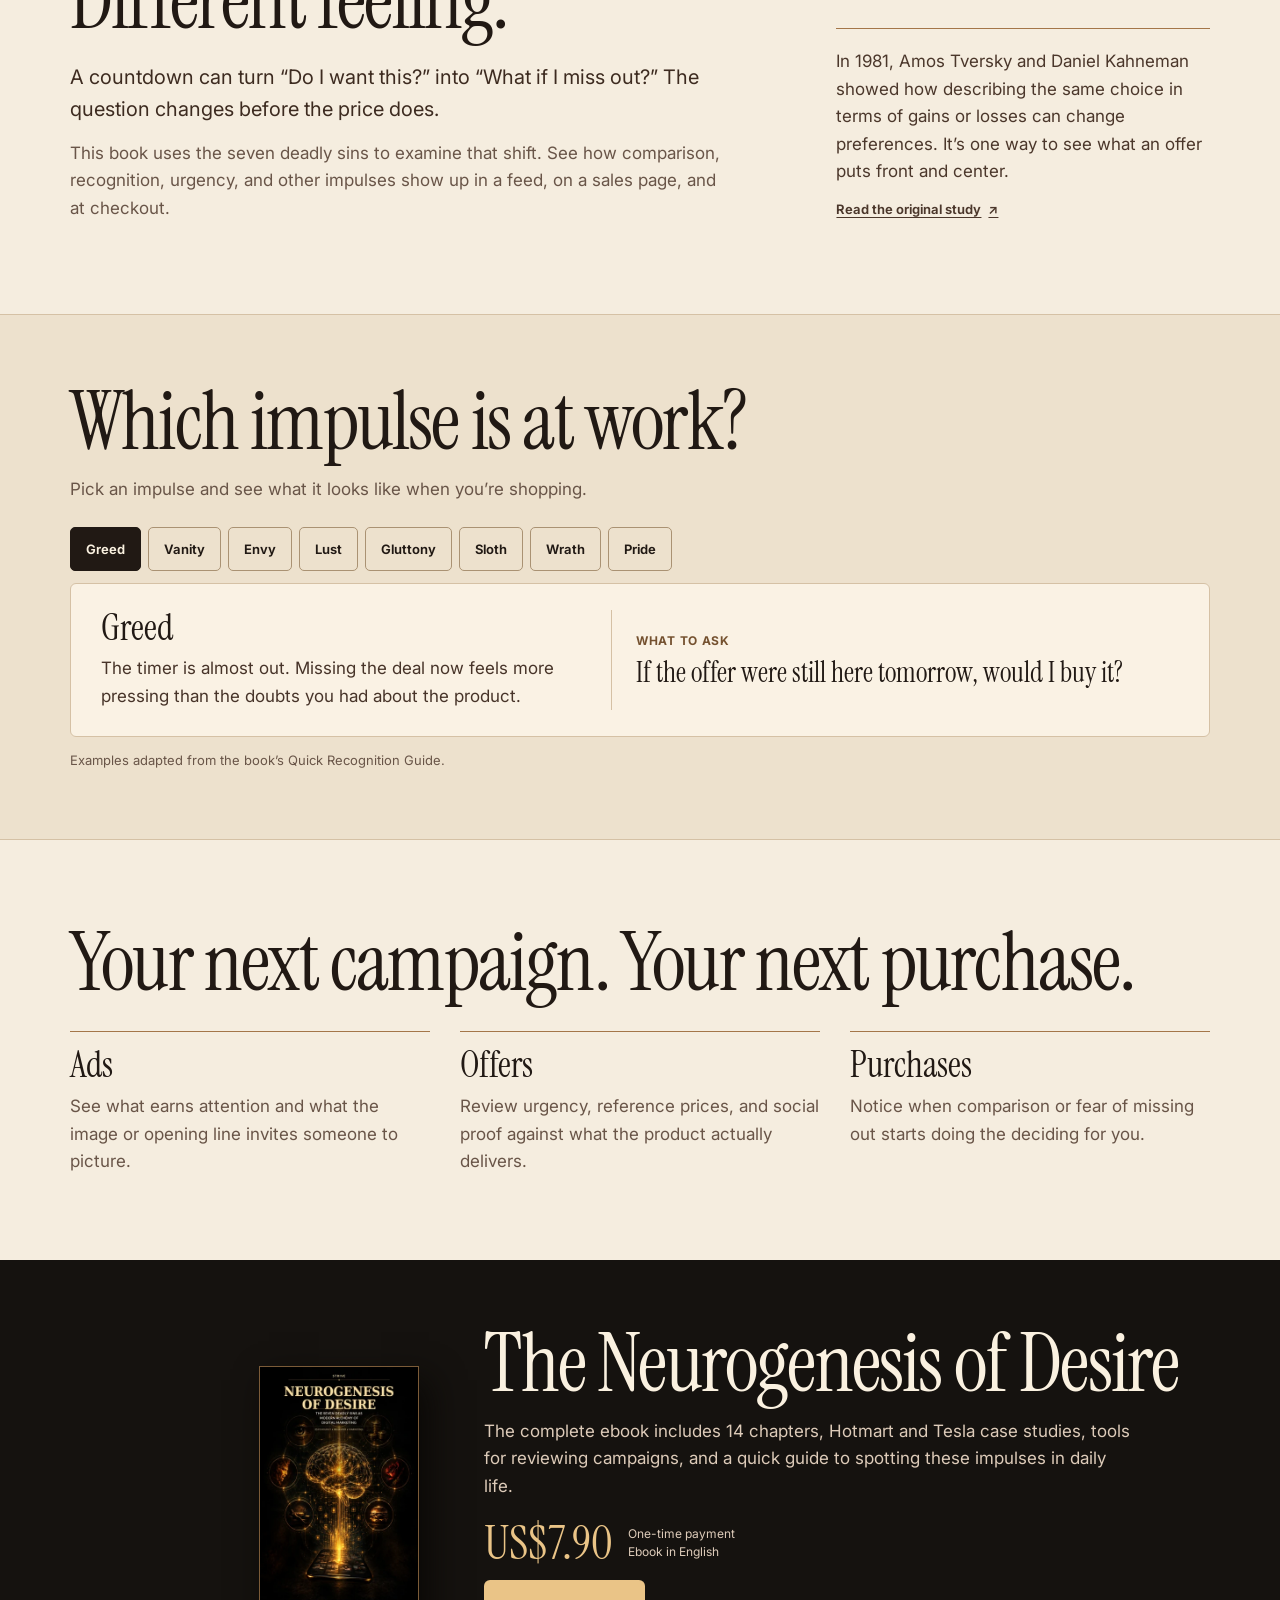
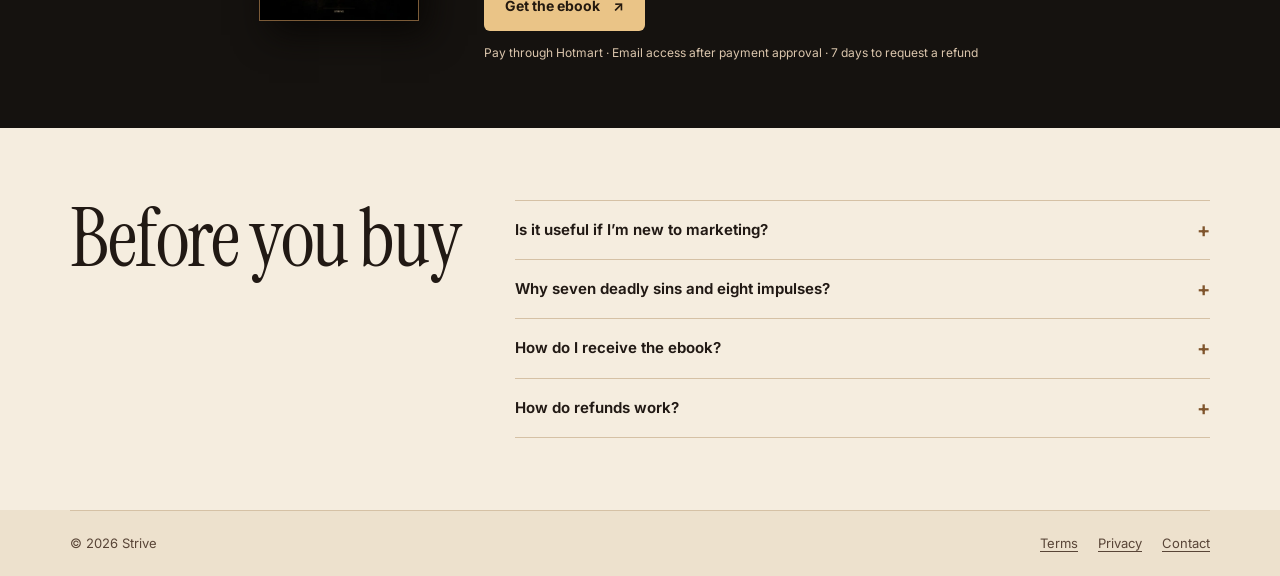
==== commit 8bf4abc6: "Redesign The Neurogenesis of Desire sales page" ====
--- a/index.html
+++ b/index.html
@@ -1,23 +1,28 @@
-<!DOCTYPE html>
-<html lang="en">
+<!doctype html>
+<html lang="en-US">
 <head>
-<meta charset="utf-8">
-<meta name="viewport" content="width=device-width, initial-scale=1, viewport-fit=cover">
-<title>The Neurogenesis of Desire — The Seven Deadly Sins as the Modern Alchemy of Digital Marketing</title>
-<meta name="description" content="The seven deadly sins are measurable triggers built into every feed, funnel and checkout. Learn to spot them, resist them and use them ethically. Ebook, $7.90.">
-<meta property="og:type" content="website">
-<meta property="og:title" content="The Neurogenesis of Desire — The Seven Deadly Sins as the Modern Alchemy of Digital Marketing">
-<meta property="og:description" content="The seven deadly sins are measurable triggers built into every feed, funnel and checkout. Learn to spot them, resist them and use them ethically. Ebook, $7.90.">
-<meta property="og:locale" content="en_US">
-<meta property="og:image" content="https://striveks.github.io/neurogenesis-of-desire/Capa%20do%20ebook.jpg">
-<link rel="canonical" href="https://striveks.github.io/neurogenesis-of-desire/">
-<meta property="og:url" content="https://striveks.github.io/neurogenesis-of-desire/">
-<meta name="theme-color" content="#12142B">
-<link rel="preconnect" href="https://fonts.googleapis.com">
-<link rel="preconnect" href="https://fonts.gstatic.com" crossorigin>
-<link href="https://fonts.googleapis.com/css2?family=Bricolage+Grotesque:opsz,wght@12..96,500;12..96,600;12..96,700;12..96,800&family=Literata:ital,opsz,wght@0,7..72,400;0,7..72,600;1,7..72,400&family=Anton&display=swap" rel="stylesheet">
-<!-- Meta Pixel Code -->
-<script>
+  <meta charset="utf-8">
+  <meta name="viewport" content="width=device-width, initial-scale=1, viewport-fit=cover">
+  <title>The Neurogenesis of Desire | The psychology behind offers we want</title>
+  <meta name="description" content="What makes you want something you weren’t even looking for? Explore the seven deadly sins through the psychology of ads, offers, and buying decisions. Ebook, US$7.90.">
+  <meta name="theme-color" content="#15120f">
+  <link rel="canonical" href="https://striveks.github.io/neurogenesis-of-desire/">
+  <link rel="alternate" hreflang="pt-BR" href="https://striveks.github.io/neurogenesis-desejo/">
+  <link rel="alternate" hreflang="en-US" href="https://striveks.github.io/neurogenesis-of-desire/">
+  <meta property="og:type" content="website">
+  <meta property="og:title" content="The Neurogenesis of Desire">
+  <meta property="og:description" content="What makes you want something you weren’t even looking for? Explore the seven deadly sins through the psychology of ads, offers, and buying decisions. Ebook, US$7.90.">
+  <meta property="og:locale" content="en_US">
+  <meta property="og:url" content="https://striveks.github.io/neurogenesis-of-desire/">
+  <meta property="og:image" content="https://striveks.github.io/neurogenesis-of-desire/Capa%20do%20ebook.jpg">
+  <meta property="og:image:alt" content="Cover of The Neurogenesis of Desire">
+  <meta name="twitter:card" content="summary_large_image">
+  <link rel="preconnect" href="https://fonts.googleapis.com">
+  <link rel="preconnect" href="https://fonts.gstatic.com" crossorigin>
+  <link rel="stylesheet" href="https://fonts.googleapis.com/css2?family=Instrument+Serif:ital@0;1&family=Inter:wght@400;500;600;650;700&display=swap">
+  <link rel="stylesheet" href="page.css">
+  <script src="page.js" defer></script>
+  <script>
 !function(f,b,e,v,n,t,s)
 {if(f.fbq)return;n=f.fbq=function(){n.callMethod?
 n.callMethod.apply(n,arguments):n.queue.push(arguments)};
@@ -29,198 +34,155 @@
 fbq('init', '1488165053208368');
 fbq('track', 'PageView');
 </script>
-<noscript><img height="1" width="1" style="display:none"
-src="https://www.facebook.com/tr?id=1488165053208368&ev=PageView&noscript=1"
-/></noscript>
-<!-- End Meta Pixel Code -->
-<style>
-:root{--night:#12142B;--night2:#1D2044;--paper:#F4F3F8;--ink:#16172A;--mute:#55577A;--wine:#B5173F;--wine2:#8E1031;--gold:#D9B25E;--line:#D9D7E6}
-*{box-sizing:border-box;margin:0}
-html{scroll-behavior:smooth;-webkit-text-size-adjust:100%}
-body{font:18px/1.65 Literata,Georgia,serif;color:var(--ink);background:var(--paper);-webkit-font-smoothing:antialiased}
-h1,h2,h3,.ui,.btn,summary{font-family:"Bricolage Grotesque","Helvetica Neue",Arial,sans-serif}
-.wrap{max-width:1080px;margin:0 auto;padding:0 22px}.narrow{max-width:680px}
-section{padding:88px 0}
-h2{font-size:clamp(28px,4.4vw,46px);line-height:1.08;letter-spacing:-.02em;font-weight:800;margin-bottom:22px}
-p+p{margin-top:1em}
-.btn{display:inline-block;background:var(--wine);color:#fff;font-weight:700;font-size:18px;line-height:1.2;padding:20px 30px;border-radius:12px;text-decoration:none;text-align:center;box-shadow:0 12px 30px -10px rgba(181,23,63,.7);transition:transform .15s,background .15s}
-.btn:hover{background:var(--wine2);transform:translateY(-2px)}
-.btn.sm{padding:11px 18px;font-size:15px;box-shadow:none}
-:focus-visible{outline:3px solid var(--gold);outline-offset:3px}
-.hero{background:var(--night);color:#ECEAF6;position:relative;overflow:hidden;padding:22px 0 96px}
-.hero::before{content:attr(data-clock);position:absolute;right:-1%;top:70px;font:800 clamp(170px,30vw,400px)/1 "Bricolage Grotesque",sans-serif;color:transparent;-webkit-text-stroke:1.5px rgba(217,178,94,.17);letter-spacing:-.05em;pointer-events:none}
-.bar{display:flex;justify-content:space-between;align-items:center;margin-bottom:64px;position:relative}
-.brand{font-weight:800;font-size:22px;letter-spacing:-.02em;color:#fff}
-.hg{display:grid;grid-template-columns:1.2fr .8fr;gap:56px;align-items:center;position:relative}
-.hero h1{font-size:clamp(40px,6.2vw,74px);line-height:1.02;letter-spacing:-.03em;font-weight:800;color:#fff}
-.sub{font-size:20px;color:#C9C7DE;margin:26px 0 34px;max-width:560px}
-.micro{display:flex;flex-wrap:wrap;gap:8px 22px;margin-top:22px;font:500 14.5px/1.3 "Bricolage Grotesque",sans-serif;color:#B4B2CE}
-.micro span::before{content:"\2713";color:var(--gold);margin-right:7px;font-weight:700}
-.chip{display:inline-block;margin-top:16px;padding:6px 12px;border:1px solid var(--gold);border-radius:99px;font:600 13.5px/1.2 "Bricolage Grotesque",sans-serif;color:var(--gold)}
-.chip:empty{display:none}
-.cover{position:relative;aspect-ratio:1600/2560;width:min(320px,100%);margin:0 auto;border-radius:5px 12px 12px 5px;overflow:hidden;box-shadow:0 44px 80px -24px #000,0 0 0 1px rgba(255,255,255,.1);background:linear-gradient(155deg,#33205c,#12142B 58%,#511538);display:flex;flex-direction:column;justify-content:flex-end;padding:26px}
-.cover b{font:800 30px/1.02 "Bricolage Grotesque",sans-serif;letter-spacing:-.02em;color:#fff}
-.cover i{font-size:13px;color:#C9C7DE;margin-top:10px;font-style:normal}
-.cover.ok b,.cover.ok i{display:none}
-.cover img{position:absolute;inset:0;width:100%;height:100%;object-fit:cover}
-.for{margin-top:60px;color:#9C9ABB;font-size:15.5px;position:relative}
-.story{font-size:21px}
-.pull{margin-top:34px;padding-left:22px;border-left:4px solid var(--gold);font:700 clamp(22px,3vw,30px)/1.25 "Bricolage Grotesque",sans-serif;letter-spacing:-.01em}
-.lead{color:var(--mute);max-width:720px;margin-bottom:34px}
-.night{background:var(--night);color:#ECEAF6}.night .lead{color:#B4B2CE}
-.tabs{display:flex;flex-wrap:wrap;gap:8px;margin-bottom:22px}
-.tabs button{font:600 16px/1 "Bricolage Grotesque",sans-serif;padding:12px 18px;border-radius:99px;border:1px solid #4A4D7A;background:transparent;color:#DAD8EE;cursor:pointer;transition:background .15s,color .15s}
-.tabs button:hover{border-color:var(--gold)}
-.tabs button[aria-selected=true]{background:var(--gold);border-color:var(--gold);color:#1a1530}
-.panel{background:var(--night2);border-radius:16px;padding:34px;display:grid;grid-template-columns:1fr 1.15fr;gap:34px}
-.panel[hidden]{display:none}
-.lb{display:block;font:600 14px/1 "Bricolage Grotesque",sans-serif;color:var(--gold);margin-bottom:12px}
-.panel p{margin:0;color:#D4D2E8}
-.panel .q{font:700 clamp(22px,2.8vw,30px)/1.22 "Bricolage Grotesque",sans-serif;color:#fff;letter-spacing:-.01em}
-.hint{margin-top:16px;font-size:14.5px;color:#8F8DB0}
-.ul{list-style:none;padding:0;display:grid;gap:14px;max-width:760px}
-.ul li{padding-left:34px;position:relative}
-.ul li::before{content:"";position:absolute;left:4px;top:.5em;width:12px;height:7px;border-left:3px solid var(--wine);border-bottom:3px solid var(--wine);transform:rotate(-45deg)}
-.stats{display:grid;grid-template-columns:repeat(4,1fr);gap:0;border-top:1px solid var(--line);border-bottom:1px solid var(--line);margin:8px 0 54px}
-.stats div{padding:26px 8px 24px;text-align:center}
-.stats div+div{border-left:1px solid var(--line)}
-.stats b{display:block;font:800 clamp(40px,6vw,64px)/1 "Bricolage Grotesque",sans-serif;letter-spacing:-.04em;color:var(--wine)}
-.stats span{font-size:15px;color:var(--mute)}
-.parts{display:grid;gap:0;margin-bottom:56px}
-.parts div{display:grid;grid-template-columns:230px 1fr;gap:28px;padding:26px 0;border-top:1px solid var(--line)}
-.parts h3{font-size:22px;line-height:1.15;letter-spacing:-.01em}
-.fw{display:grid;grid-template-columns:repeat(3,1fr);border-top:1px solid var(--line);border-left:1px solid var(--line)}
-.fw div{padding:22px;border-right:1px solid var(--line);border-bottom:1px solid var(--line)}
-.fw h3{font-size:21px;color:var(--wine);margin-bottom:6px}
-.fw p{font-size:15.5px;line-height:1.5;color:var(--mute);margin:0}
-.big{font:800 clamp(30px,5.2vw,58px)/1.05 "Bricolage Grotesque",sans-serif;letter-spacing:-.03em;max-width:880px}
-.big+p{margin-top:22px;color:#B4B2CE;max-width:640px}
-.two{display:grid;grid-template-columns:1fr 1fr;gap:48px}
-.two h3{font-size:24px;margin-bottom:14px}
-.two p{color:var(--mute)}
-.offer{background:#fff;border-radius:20px;padding:46px 40px;max-width:640px;margin:0 auto;box-shadow:0 30px 70px -30px rgba(18,20,43,.45);border:1px solid var(--line)}
-.offer h2{font-size:clamp(26px,4vw,38px);margin-bottom:6px}
-.price{font:800 76px/1 "Bricolage Grotesque",sans-serif;letter-spacing:-.04em;color:var(--wine);margin:10px 0 2px}
-.once{color:var(--mute);margin-bottom:26px}
-.offer .btn{display:block;margin-top:30px;font-size:20px}
-.lock{text-align:center;font-size:14.5px;color:var(--mute);margin-top:14px}
-.honest{margin-top:26px;padding-top:22px;border-top:1px solid var(--line);font-size:16px}
-.guar{max-width:640px;margin:36px auto 0;text-align:center}
-.guar h3{font-size:24px;margin-bottom:8px}
-details{border-bottom:1px solid var(--line);max-width:760px}
-summary{cursor:pointer;list-style:none;font-weight:700;font-size:20px;line-height:1.3;padding:22px 40px 22px 0;position:relative}
-summary::-webkit-details-marker{display:none}
-summary::after{content:"+";position:absolute;right:6px;top:18px;font-size:30px;font-weight:400;color:var(--wine)}
-details[open] summary::after{content:"\2212"}
-details p{padding:0 0 24px;color:var(--mute)}
-.final{text-align:left}
-.final .btn{margin-top:34px}
-.ps{margin-top:34px;color:#B4B2CE;max-width:640px;font-size:17px}
-footer{background:#0C0E20;color:#8F8DB0;font-size:14px;padding:32px 0 96px}
-.sticky{position:fixed;left:0;right:0;bottom:0;z-index:20;display:none;justify-content:space-between;align-items:center;gap:12px;background:rgba(18,20,43,.96);backdrop-filter:blur(8px);padding:10px 16px calc(10px + env(safe-area-inset-bottom));transform:translateY(110%);transition:transform .25s}
-.sticky.on{transform:none}.sticky b{color:#fff;font:800 20px "Bricolage Grotesque",sans-serif}
-@media(max-width:820px){
-section{padding:64px 0}.hg,.two,.panel,.parts div{grid-template-columns:1fr}.hg{gap:44px}.parts div{gap:8px}
-.stats{grid-template-columns:1fr 1fr}.stats div:nth-child(3){border-left:0}.stats div:nth-child(n+3){border-top:1px solid var(--line)}
-.fw{grid-template-columns:1fr}.panel{padding:26px}.offer{padding:34px 22px}.bar{margin-bottom:44px}.hero .btn{display:block}
-.sticky{display:flex}.hero::before{top:110px}}
-@media(prefers-reduced-motion:reduce){*{transition:none!important;scroll-behavior:auto!important}}
-.hero h1,h2,.big,.price,.stats b,.cover b{font-family:Anton,Impact,"Arial Narrow",sans-serif;font-weight:400;letter-spacing:.01em}
-.hero h1{font-size:clamp(46px,7.4vw,92px);line-height:1.02}
-h2{font-size:clamp(32px,5vw,54px);line-height:1.06}
-.big{font-size:clamp(34px,5.8vw,66px);line-height:1.04}
-.price{font-size:88px}.stats b{font-size:clamp(44px,6.4vw,70px)}.cover b{font-size:34px;line-height:1.05}
-</style>
 </head>
-<body data-value="7.90" data-cur="USD">
-<header class="hero" data-clock="11:47">
-<div class="wrap">
-<div class="bar"><span class="brand">Strive</span><a class="btn sm" href="https://pay.hotmart.com/O108236113W" data-cta>Get the book</a></div>
-<div class="hg">
-<div>
-<h1>You weren’t persuaded. You were triggered.</h1>
-<p class="sub">The seven deadly sins are no longer sermons. They are measurable triggers built into every feed, funnel and checkout page. This book shows how each one works, so you can spot it, resist it and use it ethically.</p>
-<a id="hcta" class="btn" href="https://pay.hotmart.com/O108236113W" data-cta>Get instant access — $7.90</a>
-<div class="micro"><span>Instant digital delivery</span><span>Secure checkout via Hotmart</span><span>7-day guarantee</span></div>
-<span class="chip"></span>
-</div>
-<div class="cover" aria-label="Book cover: The Neurogenesis of Desire"><b>The Neurogenesis of Desire</b><i>The Seven Deadly Sins as the Modern Alchemy of Digital Marketing</i><img src="Capa%20do%20ebook.jpg" alt="Book cover: The Neurogenesis of Desire" width="1600" height="2560" loading="eager" onload="this.parentNode.classList.add('ok')" onerror="this.remove()"></div>
-</div>
-<p class="for">For marketers, founders, creators and anyone who has ever scrolled at midnight.</p>
-</div>
-</header>
-<main>
-<section><div class="wrap narrow story">
-<h2>Sound familiar?</h2><p>It’s 11:47 p.m. Your thumb keeps scrolling without asking permission. A stranger opens the door of a car you can’t afford. You don’t want it. That’s what you’d say out loud.</p><p>But your thumb stopped. Your breathing changed. And somewhere in your brain, one old question lit up: <em>“What if it were mine?”</em></p><p>Nobody forced you. No pushy ad barged in. A recommendation algorithm pulled a lever that a monk catalogued in the Egyptian desert in the fourth century, and that market vendors always knew by heart.</p>
-<p class="pull">Understanding desire is the difference between steering the strategy and being the terrain it runs on.</p>
-</div></section>
+<body data-value="7.90" data-currency="USD">
+  <noscript><img height="1" width="1" hidden alt="" src="https://www.facebook.com/tr?id=1488165053208368&amp;ev=PageView&amp;noscript=1"></noscript>
+  <a class="skip" href="#main">Skip to content</a>
+  <header class="masthead">
+    <div class="wrap masthead-inner">
+      <span class="wordmark">STRIVE</span>
+      <nav aria-label="Main navigation">
+        <a class="language" data-language href="https://striveks.github.io/neurogenesis-desejo/" hreflang="pt-BR" lang="pt-BR">Português</a>
+        <a class="header-cta" href="#oferta">Get the ebook <span aria-hidden="true">↗</span></a>
+      </nav>
+    </div>
+  </header>
+  <main id="main">
+    <section class="hero" aria-labelledby="hero-title">
+      <div class="wrap hero-grid">
+        <div class="hero-copy">
+          <p class="eyebrow hero-label">The Neurogenesis of Desire</p>
+          <h1 id="hero-title">What makes you want something you <em>weren’t even looking for?</em></h1>
+          <p class="hero-sub">See how the seven deadly sins can explain the pull of an ad, an offer, or a sales page. Use what you learn to build better campaigns and make more deliberate buying decisions.</p>
+          <div class="hero-actions">
+            <a id="hero-buy" class="button" href="https://pay.hotmart.com/O108236113W?checkoutMode=10" data-checkout>Get the ebook <span aria-hidden="true">↗</span></a>
+            <a class="text-link" href="#amostra">Read an excerpt <span aria-hidden="true">↓</span></a>
+          </div>
+          <p class="micro">US$7.90 <span aria-hidden="true">·</span> Ebook in English <span aria-hidden="true">·</span> Hotmart</p>
+        </div>
+        <div class="hero-art">
+          <div class="cover-frame">
+            <img src="capa-360.webp" srcset="capa-360.webp 360w, capa-720.webp 720w"
+                 sizes="(max-width: 760px) 42vw, 295px" width="360" height="576" fetchpriority="high" alt="Cover of The Neurogenesis of Desire">
+          </div>
+        </div>
+      </div>
+    </section>
 
-<section class="night"><div class="wrap">
-<h2>Eight impulses run every click you make</h2><p class="lead">Vanity, envy, greed, lust, gluttony, sloth, wrath, pride. Neuroscience now maps each one onto circuits of reward, comparison, loss aversion and cognitive economy. The book opens every impulse in three layers: the mechanism, the application and the ethical boundary.</p>
-<div class="tabs" role="tablist" aria-label="Eight impulses run every click you make"><button role="tab" id="t0" aria-controls="p0" aria-selected="true" tabindex="0">Vanity</button><button role="tab" id="t1" aria-controls="p1" aria-selected="false" tabindex="-1">Envy</button><button role="tab" id="t2" aria-controls="p2" aria-selected="false" tabindex="-1">Greed</button><button role="tab" id="t3" aria-controls="p3" aria-selected="false" tabindex="-1">Lust</button><button role="tab" id="t4" aria-controls="p4" aria-selected="false" tabindex="-1">Gluttony</button><button role="tab" id="t5" aria-controls="p5" aria-selected="false" tabindex="-1">Sloth</button><button role="tab" id="t6" aria-controls="p6" aria-selected="false" tabindex="-1">Wrath</button><button role="tab" id="t7" aria-controls="p7" aria-selected="false" tabindex="-1">Pride</button></div>
-<div class="panel" role="tabpanel" id="p0" aria-labelledby="t0"><div><span class="lb">In you</span><p>The purchase whose real destination is the feed: the badge, the photo, the “it arrived” post.</p></div><div><span class="lb">Ask yourself</span><p class="q">Does this recognize me for what I did, or only for what I paid?</p></div></div><div class="panel" role="tabpanel" id="p1" aria-labelledby="t1" hidden><div><span class="lb">In you</span><p>The chest tightening at someone else’s promotion, then the sudden decision to “invest in yourself.”</p></div><div><span class="lb">Ask yourself</span><p class="q">Is the journey being shown to me, or only the result?</p></div></div><div class="panel" role="tabpanel" id="p2" aria-labelledby="t2" hidden><div><span class="lb">In you</span><p>The countdown that raises your pulse, and the relief, not the joy, after buying “before it expired.”</p></div><div><span class="lb">Ask yourself</span><p class="q">Does the scarcity exist off-screen? Is the discount on a real price?</p></div></div><div class="panel" role="tabpanel" id="p3" aria-labelledby="t3" hidden><div><span class="lb">In you</span><p>The video you can’t close; the sensory purchase that disappoints on arrival.</p></div><div><span class="lb">Ask yourself</span><p class="q">What am I buying: the product or the scene of it?</p></div></div><div class="panel" role="tabpanel" id="p4" aria-labelledby="t4" hidden><div><span class="lb">In you</span><p>The untouched course library; the forgotten subscription renewing.</p></div><div><span class="lb">Ask yourself</span><p class="q">Does what I already own and haven’t used justify buying more?</p></div></div><div class="panel" role="tabpanel" id="p5" aria-labelledby="t5" hidden><div><span class="lb">In you</span><p>The tab that dies on the seventh form field; the one-click path chosen even when the better one takes three.</p></div><div><span class="lb">Ask yourself</span><p class="q">Whose effort is being saved, mine or the company’s?</p></div></div><div class="panel" role="tabpanel" id="p6" aria-labelledby="t6" hidden><div><span class="lb">In you</span><p>Buying as revenge; joining whoever declares war on the system that hurt you.</p></div><div><span class="lb">Ask yourself</span><p class="q">Is the fury’s target a verifiable system, or a caricature selling me relief?</p></div></div><div class="panel" role="tabpanel" id="p7" aria-labelledby="t7" hidden><div><span class="lb">In you</span><p>The purchase as a pedestal; distrust of anything too accessible.</p></div><div><span class="lb">Ask yourself</span><p class="q">Who attests to the authority: auditable merit, or the title itself?</p></div></div>
-<p class="hint">Pick an impulse to see how to catch it in the act. These come from the book’s Quick Recognition Guide.</p>
-</div></section>
+    <section class="scene" id="amostra" aria-labelledby="scene-title">
+      <div class="wrap scene-grid">
+        <div class="scene-copy">
+          <p class="eyebrow">From the introduction</p>
+          <h2 id="scene-title">11:47 p.m. Your thumb stops.</h2>
+          <blockquote>A fifteen-second video shows a stranger opening the door of a car you cannot afford. You don’t want the car. At least that’s what you would say out loud. But your thumb has stopped.</blockquote>
+          <p>In fifteen seconds, a car you weren’t looking for has become a question: what if it were mine?</p>
+        </div>
+        <figure class="scene-image">
+          <img src="feed-640.webp" srcset="feed-640.webp 640w, feed-1200.webp 1200w"
+               sizes="(max-width: 760px) 90vw, 50vw" alt="A hand holding a phone with a video of a car on its screen at night" width="1200" height="800" loading="lazy" decoding="async">
+        </figure>
+      </div>
+    </section>
 
-<section><div class="wrap">
-<h2>What you’ll finally understand</h2><p class="lead">This isn’t theory to admire. Every part ends in tools you can put to work in your next campaign, offer or purchase decision.</p>
-<ul class="ul"><li>Why a countdown timer makes your pulse jump, and the <b>one question</b> that reveals whether the scarcity is real.</li><li>How “was $997” anchors hijack your judgment, and what the best brands do instead of a phantom price.</li><li>Why <b>wanting</b> and <b>liking</b> are two different brain circuits, and what that means for every product page you build or buy from.</li><li>How to turn envy into inspiration with tiered social proof, ascent stories and balanced gamification.</li><li>The “Mount Stupid” curve, and how fake authority is manufactured (and how to build the real kind).</li><li>How to place each impulse along your sales funnel without crossing the line from persuasion into manipulation.</li><li>A metric that counts <b>trust</b>, not just clicks, so growth doesn’t cost you your reputation.</li></ul>
-</div></section>
+    <section class="argument" aria-labelledby="argument-title">
+      <div class="wrap argument-grid">
+        <div>
+          <h2 id="argument-title">Same product.<br>Different feeling.</h2>
+          <p class="intro">A countdown can turn “Do I want this?” into “What if I miss out?” The question changes before the price does.</p>
+          <p>This book uses the seven deadly sins to examine that shift. See how comparison, recognition, urgency, and other impulses show up in a feed, on a sales page, and at checkout.</p>
+        </div>
+        <aside class="evidence" aria-label="Research reference">
+          <p>In 1981, Amos Tversky and Daniel Kahneman showed how describing the same choice in terms of gains or losses can change preferences. It’s one way to see what an offer puts front and center.</p>
+          <a href="https://pubmed.ncbi.nlm.nih.gov/7455683/" target="_blank" rel="noopener">Read the original study <span aria-hidden="true">↗</span></a>
+        </aside>
+      </div>
+    </section>
 
-<section style="padding-top:0"><div class="wrap">
-<h2>What’s inside</h2><p class="lead">Three movements: the root of desire, the eight impulses at work in digital marketing, and the practice of using them without betraying the customer.</p>
-<div class="stats"><div><b>14</b><span>chapters in 3 parts</span></div><div><b>9</b><span>practical frameworks</span></div><div><b>50</b><span>glossary terms</span></div><div><b>2</b><span>full case studies</span></div></div>
-<div class="parts"><div><h3>Part I: The Genealogy of Desire</h3><p>From Evagrius Ponticus and Gregory the Great to Freud, with Aristotle, Schopenhauer and Hegel along the way, then the heuristics of Cialdini and Kahneman.</p></div><div><h3>Part II: The Digital Sins</h3><p>One chapter per impulse, each with mechanism, application and ethical boundary. Along the way: Nubank, Sephora, Duolingo and GoPro.</p></div><div><h3>Part III: Applied Alchemy</h3><p>How the impulses distribute along a sales funnel, how to build a brand without violating the customer’s dignity, and how to measure persuasion with a metric that counts trust, not just clicks.</p></div></div>
-<h2 style="font-size:clamp(24px,3.4vw,34px)">Nine frameworks, ready for your next campaign</h2><p class="lead" style="margin-bottom:24px">Each one is introduced where the book needs it and condensed again in the Quick Recognition Guide.</p>
-<div class="fw"><div><h3>ACTA</h3><p>Campaign operation: Analyze, Connect, Transform, Act.</p></div><div><h3>REDUCE</h3><p>The effort economy: ethical sloth, measured in time returned to the customer.</p></div><div><h3>CARTA</h3><p>Ethical envy: real Context, possible Aspiration, non-negotiable Respect.</p></div><div><h3>PROVA</h3><p>Sensory copy: seduction that survives delivery.</p></div><div><h3>PAS</h3><p>Legitimate wrath: Problem, Agitation, Solution, pointing at systems, never at people.</p></div><div><h3>R3</h3><p>After the damage: Recognize, Repair, Reconnect.</p></div><div><h3>5D Checklist</h3><p>Ethical branding: a piece that fails one D must be rewritten.</p></div><div><h3>CHI</h3><p>Customer Happiness Index: what conversion left in the customer.</p></div><div><h3>Ethical Impact Matrix</h3><p>Bias potential × real benefit. The red zone is a veto, not a dilemma.</p></div></div>
-<p class="lead" style="margin:30px 0 0"><b>Also included:</b> the full Hotmart and Tesla case studies, the Quick Recognition Guide, the Neurophilosophical Glossary and the closing Final Note.</p>
-</div></section>
+    <section class="examples" aria-labelledby="examples-title">
+      <div class="wrap">
+        <h2 id="examples-title">Which impulse is at work?</h2>
+        <p class="examples-intro">Pick an impulse and see what it looks like when you’re shopping.</p>
+        <div class="experiment" data-experiment>
+          <article id="impulse-0" class="example">
+  <div><h3>Greed</h3><p>The timer is almost out. Missing the deal now feels more pressing than the doubts you had about the product.</p></div>
+  <div class="question"><span>What to ask</span><p>If the offer were still here tomorrow, would I buy it?</p></div>
+</article>
+          <article id="impulse-1" class="example">
+  <div><h3>Vanity</h3><p>The first thing you picture is the photo of your purchase you’ll post.</p></div>
+  <div class="question"><span>What to ask</span><p>Would I choose this if no one could see it?</p></div>
+</article>
+          <article id="impulse-2" class="example">
+  <div><h3>Envy</h3><p>You see someone’s results and suddenly want the course they took.</p></div>
+  <div class="question"><span>What to ask</span><p>Am I seeing how they got there or only where they ended up?</p></div>
+</article>
+          <article id="impulse-3" class="example">
+  <div><h3>Lust</h3><p>The lighting, sound, and texture in the video make you imagine holding the product.</p></div>
+  <div class="question"><span>What to ask</span><p>Will it deliver what the scene made me picture?</p></div>
+</article>
+          <article id="impulse-4" class="example">
+  <div><h3>Gluttony</h3><p>The bundle has dozens of lessons. You already have three unfinished courses.</p></div>
+  <div class="question"><span>What to ask</span><p>Which part of this bundle will I use first?</p></div>
+</article>
+          <article id="impulse-5" class="example">
+  <div><h3>Sloth</h3><p>The one-click option wins before you even look at the one that takes three.</p></div>
+  <div class="question"><span>What to ask</span><p>Does this save me time or make the sale easier?</p></div>
+</article>
+          <article id="impulse-6" class="example">
+  <div><h3>Wrath</h3><p>The brand puts an old frustration into words. For a moment, buying feels like getting even.</p></div>
+  <div class="question"><span>What to ask</span><p>Does this offer solve what made me angry?</p></div>
+</article>
+          <article id="impulse-7" class="example">
+  <div><h3>Pride</h3><p>The expert title, the badge, and the high price make the claim feel credible.</p></div>
+  <div class="question"><span>What to ask</span><p>What evidence backs up this claim to authority?</p></div>
+</article>
+        </div>
+        <p class="caption">Examples adapted from the book’s Quick Recognition Guide.</p>
+      </div>
+    </section>
 
-<section class="night"><div class="wrap">
-<p class="big">Who comes out bigger from this transaction?</p><p>That is the single question that runs through every chapter, from an ad to an entire funnel. If the answer is “both,” every impulse in this book works in your favor.</p>
-</div></section>
+    <section class="application" aria-labelledby="application-title">
+      <div class="wrap">
+        <h2 id="application-title">Your next campaign. Your next purchase.</h2>
+        <div class="applications"><article><h3>Ads</h3><p>See what earns attention and what the image or opening line invites someone to picture.</p></article>
+          <article><h3>Offers</h3><p>Review urgency, reference prices, and social proof against what the product actually delivers.</p></article>
+          <article><h3>Purchases</h3><p>Notice when comparison or fear of missing out starts doing the deciding for you.</p></article></div>
+      </div>
+    </section>
 
-<section><div class="wrap two">
-<div><h3>Yes, if you…</h3><p>Create campaigns and want to know why they work. Sell and want to do it with a clear conscience. Study consumer behavior and want the bridge from Aristotle to the algorithm. Are tired of buying things you didn’t really decide to buy.</p></div>
-<div><h3>No, if you…</h3><p>Want a shortcut to deceive people. This is <b>not</b> a manipulation manual. For every trigger there is an antidote, and for every predatory case, the same technique in its legitimate form.</p></div>
-</div></section>
+    <section class="offer" id="oferta" aria-labelledby="offer-title">
+      <div class="wrap offer-grid">
+        <div class="offer-art">
+          <img src="capa-360.webp" width="360" height="576" loading="lazy" decoding="async" alt="">
+        </div>
+        <div class="offer-copy">
+          <h2 id="offer-title">The Neurogenesis of Desire</h2>
+          <p>The complete ebook includes 14 chapters, Hotmart and Tesla case studies, tools for reviewing campaigns, and a quick guide to spotting these impulses in daily life.</p>
+          <div class="price-row"><strong>US$7.90</strong><span>One-time payment<br>Ebook in English</span></div>
+          <a id="offer-buy" class="button" href="https://pay.hotmart.com/O108236113W?checkoutMode=10" data-checkout>Get the ebook <span aria-hidden="true">↗</span></a>
+          <p class="micro">Pay through Hotmart · Email access after payment approval · 7 days to request a refund</p>
+        </div>
+      </div>
+    </section>
 
-<section style="padding-top:0"><div class="wrap">
-<div id="offer" class="offer">
-<h2>Get The Neurogenesis of Desire</h2>
-<p class="ui" style="font-weight:600;color:var(--mute)">The complete ebook</p>
-<div class="price">$7.90</div><p class="once">One payment. Instant access.</p>
-<ul class="ul"><li>14 chapters across 3 parts: Genealogy, Digital Sins, Applied Alchemy</li><li>9 practical frameworks</li><li>Case studies: Hotmart, Tesla, Nubank, Sephora, Duolingo, GoPro</li><li>Quick Recognition Guide for daily use</li><li>Neurophilosophical Glossary with 50 terms</li></ul>
-<a class="btn" href="https://pay.hotmart.com/O108236113W" data-cta>Yes, I want instant access</a>
-<p class="lock">Secure checkout via Hotmart · 7-day guarantee</p>
-<p class="honest"><b>No fake countdown. No phantom “original price.”</b> A book about ethical persuasion would be a hypocrite to use those tricks on you. The price is $7.90 because that’s the price.</p>
-</div>
-<div class="guar"><h3>Zero-risk guarantee</h3><p>Read it. Apply it. If it isn’t what you expected, request a refund within 7 days through Hotmart. You keep the knowledge of how to spot the impulses at work.</p></div>
-</div></section>
+    <section class="faq" aria-labelledby="faq-title">
+      <div class="wrap faq-grid">
+        <h2 id="faq-title">Before you buy</h2>
+        <div><details><summary>Is it useful if I’m new to marketing?</summary><p>Yes. The book starts with the psychology of these impulses, looks at examples from brands, and moves on to tools for reviewing ads, offers, and funnels.</p></details>
+          <details><summary>Why seven deadly sins and eight impulses?</summary><p>The book also draws on the tradition of Evagrius Ponticus, who treated vanity and pride separately. One seeks recognition, the other seeks superiority.</p></details>
+          <details><summary>How do I receive the ebook?</summary><p>Hotmart sends access instructions to the email address used at checkout once payment is approved.</p></details>
+          <details><summary>How do refunds work?</summary><p>You can request a refund through Hotmart within seven days of the purchase.</p></details></div>
+      </div>
+    </section>
+  </main>
 
-<section style="padding-top:0"><div class="wrap">
-<h2>Questions, answered</h2>
-<details><summary>Is this a “how to manipulate people” book?</summary><p>No. It explains how persuasion triggers work, including predatory uses, so you can recognize and defend against them, and use them within explicit ethical boundaries: consent, transparency and respect.</p></details><details><summary>Do I need a marketing background?</summary><p>No. It starts from history and psychology, then moves to practice. Beginners get a clear map; professionals get frameworks they can use right away.</p></details><details><summary>How do I receive the book?</summary><p>Right after payment, you get instant access to your digital copy through Hotmart’s secure delivery.</p></details><details><summary>Are the facts and cases real?</summary><p>The book’s own contract with the reader: no number appears without a verifiable source, and illustrative examples are always announced as such.</p></details><details><summary>What if it’s not for me?</summary><p>You’re covered by the 7-day guarantee. Request your refund through Hotmart, no hassle.</p></details>
-</div></section>
-
-<section class="night final"><div class="wrap">
-<p class="big">You’ll meet these triggers again tonight. The only question is whether you’ll see them.</p><p>For $7.90, you can learn the psychology that moves billions of dollars and decide, for the first time, whether it moves you.</p>
-<a id="fcta" class="btn" href="https://pay.hotmart.com/O108236113W" data-cta>Get The Neurogenesis of Desire — $7.90</a>
-<p class="ps"><b>P.S.</b> You will scroll again tonight. Same feed, same algorithm. The difference is whether, this time, you’ll know exactly which lever just got pulled.</p>
-</div></section>
-</main>
-<footer><div class="wrap">© 2026 Strive. All rights reserved. This book is for educational purposes. Persuasion techniques described must be used in accordance with applicable consumer protection law.</div></footer>
-<div id="sticky" class="sticky"><b>$7.90</b><a class="btn sm" href="https://pay.hotmart.com/O108236113W" data-cta>Get the book</a></div>
-<script>
-(function(){
-var t=[].slice.call(document.querySelectorAll('[role=tab]')),p=[].slice.call(document.querySelectorAll('[role=tabpanel]'));
-function sel(i){t.forEach(function(b,k){b.setAttribute('aria-selected',k==i);b.tabIndex=k==i?0:-1;p[k].hidden=k!=i})}
-t.forEach(function(b,i){b.onclick=function(){sel(i)};b.onkeydown=function(e){var n=e.key=='ArrowRight'?i+1:e.key=='ArrowLeft'?i-1:null;if(n!==null){n=(n+t.length)%t.length;sel(n);t[n].focus()}}});
-var s=document.getElementById('sticky'),vis={};
-if('IntersectionObserver' in window){var io=new IntersectionObserver(function(es){es.forEach(function(e){vis[e.target.id]=e.isIntersecting});s.classList.toggle('on',!vis.hcta&&!vis.offer&&!vis.fcta)},{threshold:.2});
-['hcta','offer','fcta'].forEach(function(id){io.observe(document.getElementById(id))})}
-document.addEventListener('click',function(e){var a=e.target.closest&&e.target.closest('a[data-cta]');if(a&&window.fbq){fbq('track','InitiateCheckout',{value:parseFloat(document.body.dataset.value),currency:document.body.dataset.cur})}});
-})();
-</script>
+  <footer>
+    <div class="wrap footer-inner">
+      <span>© 2026 Strive</span>
+      <div class="legal"><a href="terms.html">Terms</a><a href="privacy.html">Privacy</a><a href="contact.html">Contact</a></div>
+    </div>
+  </footer>
+  <div id="sticky" class="sticky" hidden>
+    <span>US$7.90</span><a class="button" href="https://pay.hotmart.com/O108236113W?checkoutMode=10" data-checkout>Get the ebook <span aria-hidden="true">↗</span></a>
+  </div>
 </body>
 </html>
--- a/page.css
+++ b/page.css
@@ -0,0 +1,153 @@
+:root {
+  color-scheme: light;
+  --ink: #211914;
+  --dark: #15120f;
+  --coal: #211812;
+  --paper: #f5eddf;
+  --paper-dark: #ede1cd;
+  --milk: #faf1e0;
+  --gold: #eac487;
+  --muted: #695548;
+  --line: #d5c1a5;
+  --display: "Instrument Serif", Georgia, serif;
+  --sans: Inter, system-ui, sans-serif;
+}
+*, *::before, *::after { box-sizing: border-box; }
+html { scroll-behavior: smooth; }
+body { margin: 0; background: var(--paper); color: var(--ink); font: 400 17px/1.62 var(--sans); }
+img { display: block; max-width: 100%; height: auto; }
+a { color: inherit; }
+button { font: inherit; }
+[hidden] { display: none !important; }
+:focus-visible { outline: 2px solid #b15d14; outline-offset: 5px; }
+h1, h2, h3, p, figure { margin: 0; }
+h1, h2, h3 { font-family: var(--display); font-weight: 400; }
+h1 { font-size: clamp(65px, 7.55vw, 112px); line-height: .88; letter-spacing: -.027em; }
+h2 { font-size: clamp(47px, 6.5vw, 82px); line-height: .94; letter-spacing: -.022em; }
+h3 { font-size: 36px; line-height: 1; }
+h1 em { color: var(--gold); font-weight: 400; }
+section[id] { scroll-margin-top: 14px; }
+.wrap { width: min(100% - 96px, 1140px); margin-inline: auto; }
+.eyebrow { font-size: 11px; font-weight: 700; letter-spacing: .16em; text-transform: uppercase; }
+.skip { position: fixed; z-index: 12; inset: 8px auto auto 8px; transform: translateY(-160%); background: var(--milk); color: var(--ink); padding: 8px 14px; }
+.skip:focus { transform: none; }
+.masthead { color: var(--milk); background: var(--dark); }
+.masthead-inner { display: flex; min-height: 69px; align-items: center; justify-content: space-between; gap: 20px; border-bottom: 1px solid #59402c; }
+.wordmark { font-size: 14px; font-weight: 700; letter-spacing: .27em; }
+nav { display: flex; align-items: center; gap: 28px; font-size: 13px; }
+nav a { text-decoration: none; }
+.language { color: #d8c1a6; }
+.header-cta { color: var(--gold); font-weight: 650; }
+nav a:hover, .text-link:hover, .legal a:hover { text-decoration: underline; }
+.hero { background: var(--dark); color: var(--milk); overflow: hidden; }
+.hero-grid { min-height: 620px; display: grid; grid-template-columns: 1.36fr 1fr; align-items: center; gap: 35px; padding-block: 64px 72px; }
+.hero-copy { position: relative; z-index: 1; }
+.hero-label { color: var(--gold); margin-bottom: 22px; }
+.hero-sub { max-width: 43ch; color: #e0cfbd; margin-top: 25px; font-size: 18px; }
+.hero-actions { display: flex; flex-wrap: wrap; align-items: center; gap: 16px 25px; margin-top: 28px; }
+.button { display: inline-flex; align-items: center; justify-content: center; gap: 13px; min-height: 51px; padding: 12px 20px; border: 1px solid transparent; border-radius: 6px; background: var(--gold); color: #24190f; text-decoration: none; font-size: 14px; font-weight: 700; line-height: 1.25; }
+.button:hover { background: #f4d8a7; }
+.text-link { min-height: 44px; display: inline-flex; align-items: center; gap: 8px; color: var(--milk); text-underline-offset: 4px; font-size: 14px; font-weight: 600; }
+.micro { color: #dbc6ad; font-size: 12px; margin-top: 12px; }
+.micro > span { margin-inline: 5px; opacity: .82; }
+.hero-art { position: relative; display: grid; justify-items: center; isolation: isolate; }
+.hero-art::before { content: ""; position: absolute; inset: -14% -20%; z-index: -1; background: radial-gradient(ellipse at 54% 50%, #624021 0, #352419 33%, transparent 69%); }
+.cover-frame { width: min(100%, 295px); box-shadow: 22px 28px 48px #080604c9, 0 0 0 1px #be935687; position: relative; }
+.cover-frame::after { position: absolute; inset: 0 auto 0 0; width: 5px; background: #e6bb6938; content: ""; pointer-events: none; }
+
+.scene { background: var(--coal); color: var(--milk); }
+.scene-grid { display: grid; grid-template-columns: .92fr 1.08fr; align-items: center; gap: clamp(32px, 5vw, 78px); padding-block: 72px; }
+.scene-copy .eyebrow { color: var(--gold); margin-bottom: 12px; }
+.scene h2 { color: var(--gold); }
+.scene blockquote { font: 400 27px/1.24 var(--display); margin: 22px 0 17px; border-left: 1px solid #986e40; padding-left: 17px; }
+.scene-copy > p:last-child { color: #ddcbb9; max-width: 45ch; }
+.scene-image { align-self: stretch; display: flex; min-height: 300px; }
+.scene-image img { height: 100%; width: 100%; object-fit: cover; object-position: 72% center; border: 1px solid #5d422a; border-radius: 4px; }
+.argument { padding-block: 92px; }
+.argument-grid { display: grid; grid-template-columns: 1.28fr .72fr; align-items: end; gap: 40px clamp(45px, 8vw, 128px); }
+.argument .intro { font-size: 20px; color: #3d2b20; margin-top: 22px; }
+.argument .intro + p { color: var(--muted); margin-top: 14px; }
+.evidence { padding: 19px 0 0; border-top: 1px solid #a47649; color: #4b372b; }
+.evidence a { display: inline-flex; align-items: center; gap: 7px; font-weight: 650; font-size: 13px; margin-top: 13px; text-underline-offset: 3px; }
+
+.examples { padding-block: 68px; background: var(--paper-dark); border-block: 1px solid var(--line); }
+.examples-intro { margin-top: 15px; color: var(--muted); }
+.experiment { margin-top: 24px; }
+.tablist { display: flex; flex-wrap: wrap; gap: 7px; margin-bottom: 12px; }
+.tablist button { background: transparent; color: var(--ink); border: 1px solid #aa9273; border-radius: 5px; padding: 8px 15px; min-height: 44px; font-size: 13px; font-weight: 650; cursor: pointer; }
+.tablist button[aria-selected="true"] { background: var(--ink); color: var(--milk); border-color: var(--ink); }
+.tablist button:hover:not([aria-selected="true"]) { background: #f7efe2; }
+.example { display: grid; grid-template-columns: .92fr 1.08fr; gap: 26px; background: #faf2e4; border: 1px solid var(--line); padding: 26px 30px; border-radius: 6px; }
+.example + .example { margin-top: 8px; }
+.example h3 { margin-bottom: 9px; }
+.example p { color: #473429; }
+.example .question { padding-left: 24px; border-left: 1px solid var(--line); align-content: center; display: grid; }
+.question span { color: #74512f; font-weight: 700; letter-spacing: .06em; font-size: 12px; text-transform: uppercase; margin-bottom: 6px; }
+.question p { font: 28px/1.14 var(--display); color: var(--ink); }
+.caption { margin-top: 13px; color: var(--muted); font-size: 13px; }
+.application { padding-block: 84px; }
+.applications { margin-top: 30px; display: grid; grid-template-columns: repeat(3, 1fr); gap: 30px; }
+.applications article { padding-top: 15px; border-top: 1px solid #a47649; }
+.applications p { margin-top: 10px; color: var(--muted); }
+.offer { color: var(--milk); background: var(--dark); }
+.offer-grid { padding-block: 65px; display: grid; grid-template-columns: .65fr 1.35fr; gap: 34px 65px; align-items: center; }
+.offer-art { justify-self: end; width: min(100%, 160px); box-shadow: 10px 14px 32px #0a0806; border: 1px solid #7b5b38; }
+.offer-copy > p:not(.micro) { max-width: 59ch; margin-top: 16px; color: #ddcbb9; }
+.price-row { display: flex; align-items: center; gap: 15px; margin-block: 20px 15px; }
+.price-row strong { font: 400 47px/.95 var(--display); color: var(--gold); white-space: nowrap; }
+.price-row span { color: #ddcbb9; font-size: 12px; line-height: 1.45; }
+.faq { padding-block: 72px; }
+.faq-grid { display: grid; grid-template-columns: .75fr 1.25fr; gap: 28px; }
+details { border-bottom: 1px solid var(--line); }
+details:first-child { border-top: 1px solid var(--line); }
+summary { cursor: pointer; list-style: none; display: flex; align-items: center; justify-content: space-between; gap: 12px; padding-block: 13px; font-size: 15px; font-weight: 650; }
+summary::-webkit-details-marker { display: none; }
+summary::after { content: "+"; font-size: 20px; color: #7f542c; }
+details[open] summary::after { content: "−"; }
+details p { margin-bottom: 14px; color: var(--muted); font-size: 15px; }
+footer { background: var(--paper-dark); color: #594537; font-size: 13px; }
+.footer-inner { border-top: 1px solid var(--line); padding-block: 22px; display: flex; flex-wrap: wrap; gap: 8px 26px; justify-content: space-between; }
+.legal { display: flex; flex-wrap: wrap; gap: 5px 20px; }
+.legal a { text-underline-offset: 3px; }
+.sticky { display: none; }
+@media (max-width: 960px) {
+  .wrap { width: min(100% - 60px, 1140px); }
+  .hero-grid { min-height: 560px; }
+  h1 { font-size: clamp(62px, 9vw, 86px); }
+}
+@media (max-width: 760px) {
+  .wrap { width: calc(100% - 42px); }
+  .masthead-inner { min-height: 55px; }
+  nav { gap: 17px; }
+  .hero-grid { min-height: auto; grid-template-columns: 1fr; gap: 22px; padding-block: 34px 41px; }
+  h1 { font-size: clamp(54px, 12vw, 80px); max-width: 11ch; }
+  h2 { font-size: clamp(44px, 11vw, 64px); }
+  .hero-label { margin-bottom: 16px; }
+  .hero-sub { margin-top: 18px; font-size: 16px; }
+  .hero-actions { margin-top: 18px; gap: 5px 16px; }
+  .cover-frame { width: min(42vw, 185px); }
+  .hero-art::before { inset: -13% -5%; }
+  .scene-grid, .argument-grid, .faq-grid { grid-template-columns: 1fr; gap: 23px; }
+  .scene-grid, .argument, .examples, .application, .faq { padding-block: 49px; }
+  .scene-image { min-height: 0; height: min(61vw, 340px); }
+  .argument .intro { margin-top: 15px; }
+  .evidence { padding-top: 12px; }
+  .example { grid-template-columns: 1fr; padding: 17px; gap: 15px; }
+  .example .question { border-left: 0; padding-left: 0; padding-top: 11px; border-top: 1px solid var(--line); }
+  .applications { grid-template-columns: 1fr; gap: 20px; margin-top: 22px; }
+  .offer-grid { padding-block: 44px; grid-template-columns: 1fr; gap: 23px; }
+  .offer-art { justify-self: start; width: 79px; }
+  .footer-inner { padding-bottom: 94px; }
+  .sticky { display: flex; align-items: center; justify-content: space-between; gap: 13px; padding: 9px 14px calc(9px + env(safe-area-inset-bottom)); position: fixed; z-index: 5; inset: auto 0 0; background: var(--dark); color: var(--gold); border-top: 1px solid #6e5338; }
+  .sticky > span { font-size: 16px; font-weight: 650; white-space: nowrap; }
+  .sticky .button { min-height: 44px; }
+}
+@media (max-width: 370px) {
+  .wrap { width: calc(100% - 32px); }
+  h1 { font-size: 50px; }
+  .hero-actions { column-gap: 12px; }
+  .button { padding-inline: 14px; }
+}
+@media (prefers-reduced-motion: reduce) {
+  html { scroll-behavior: auto; }
+}
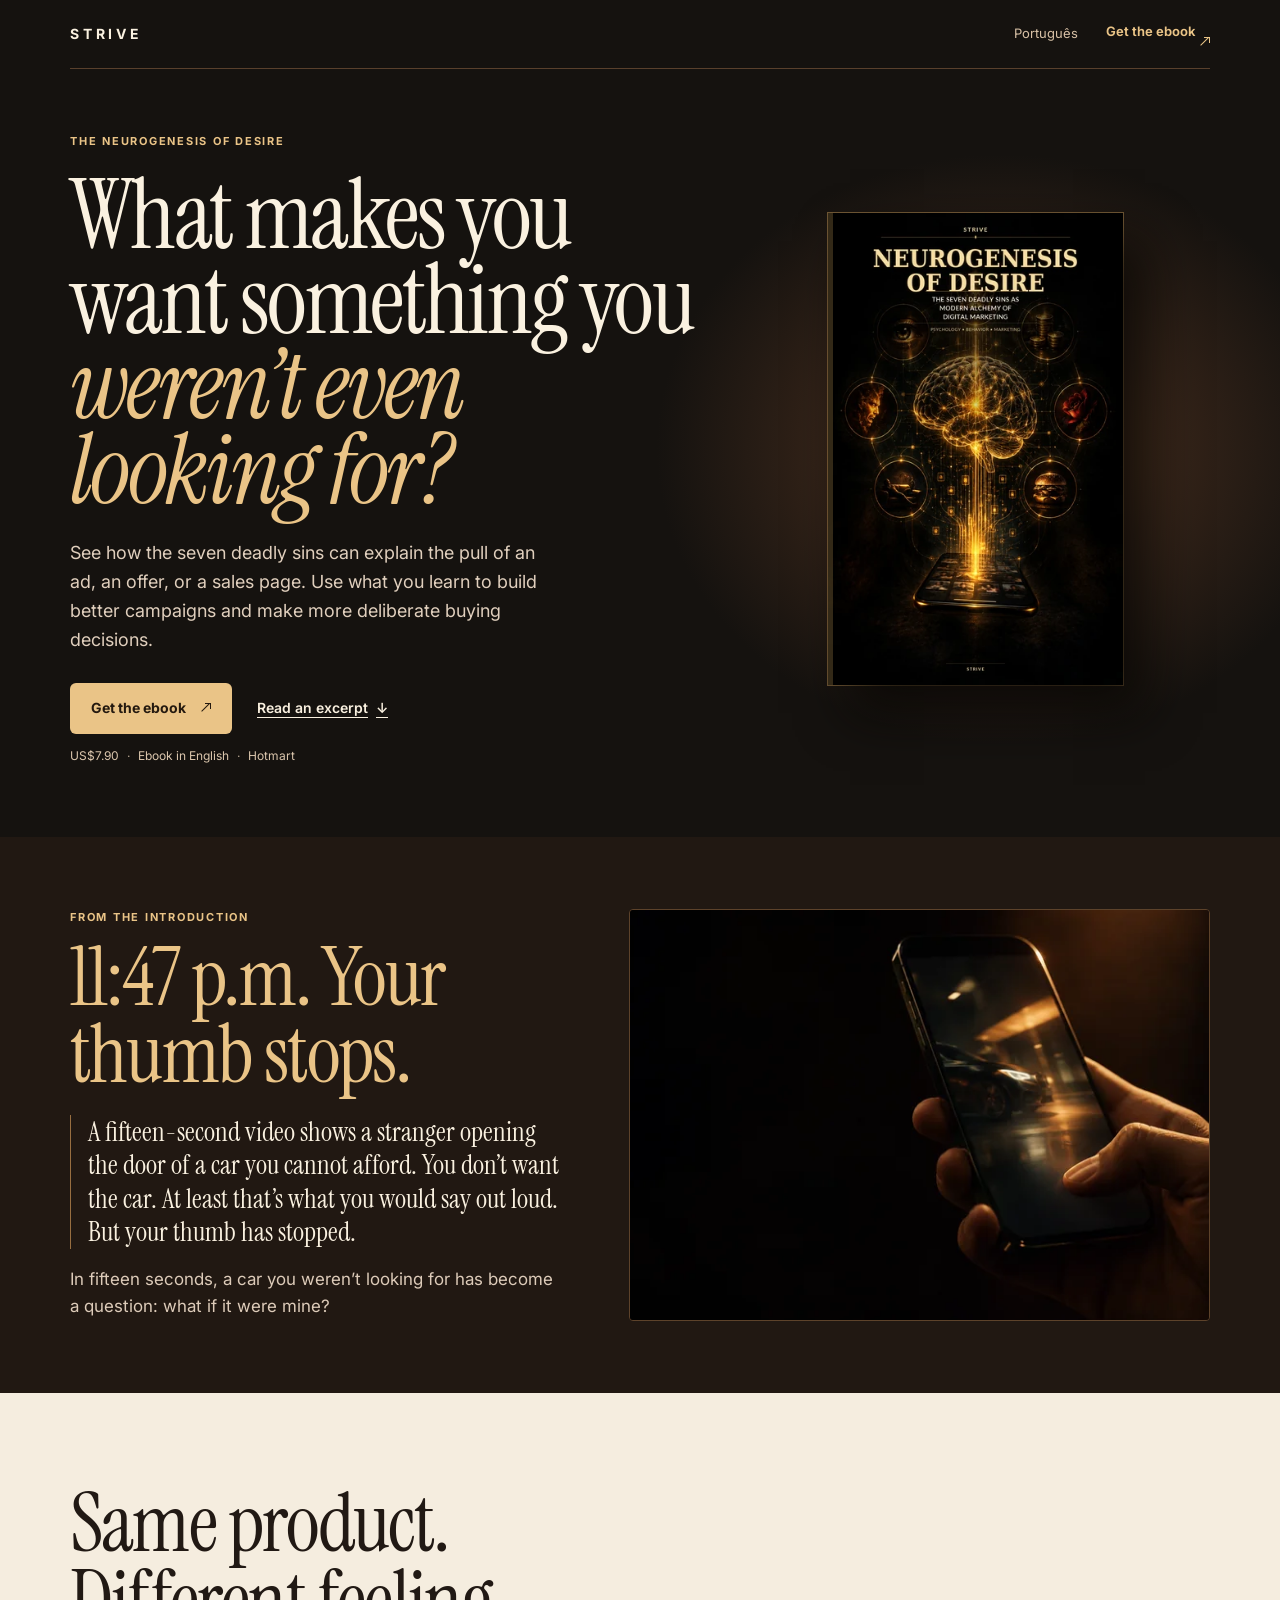
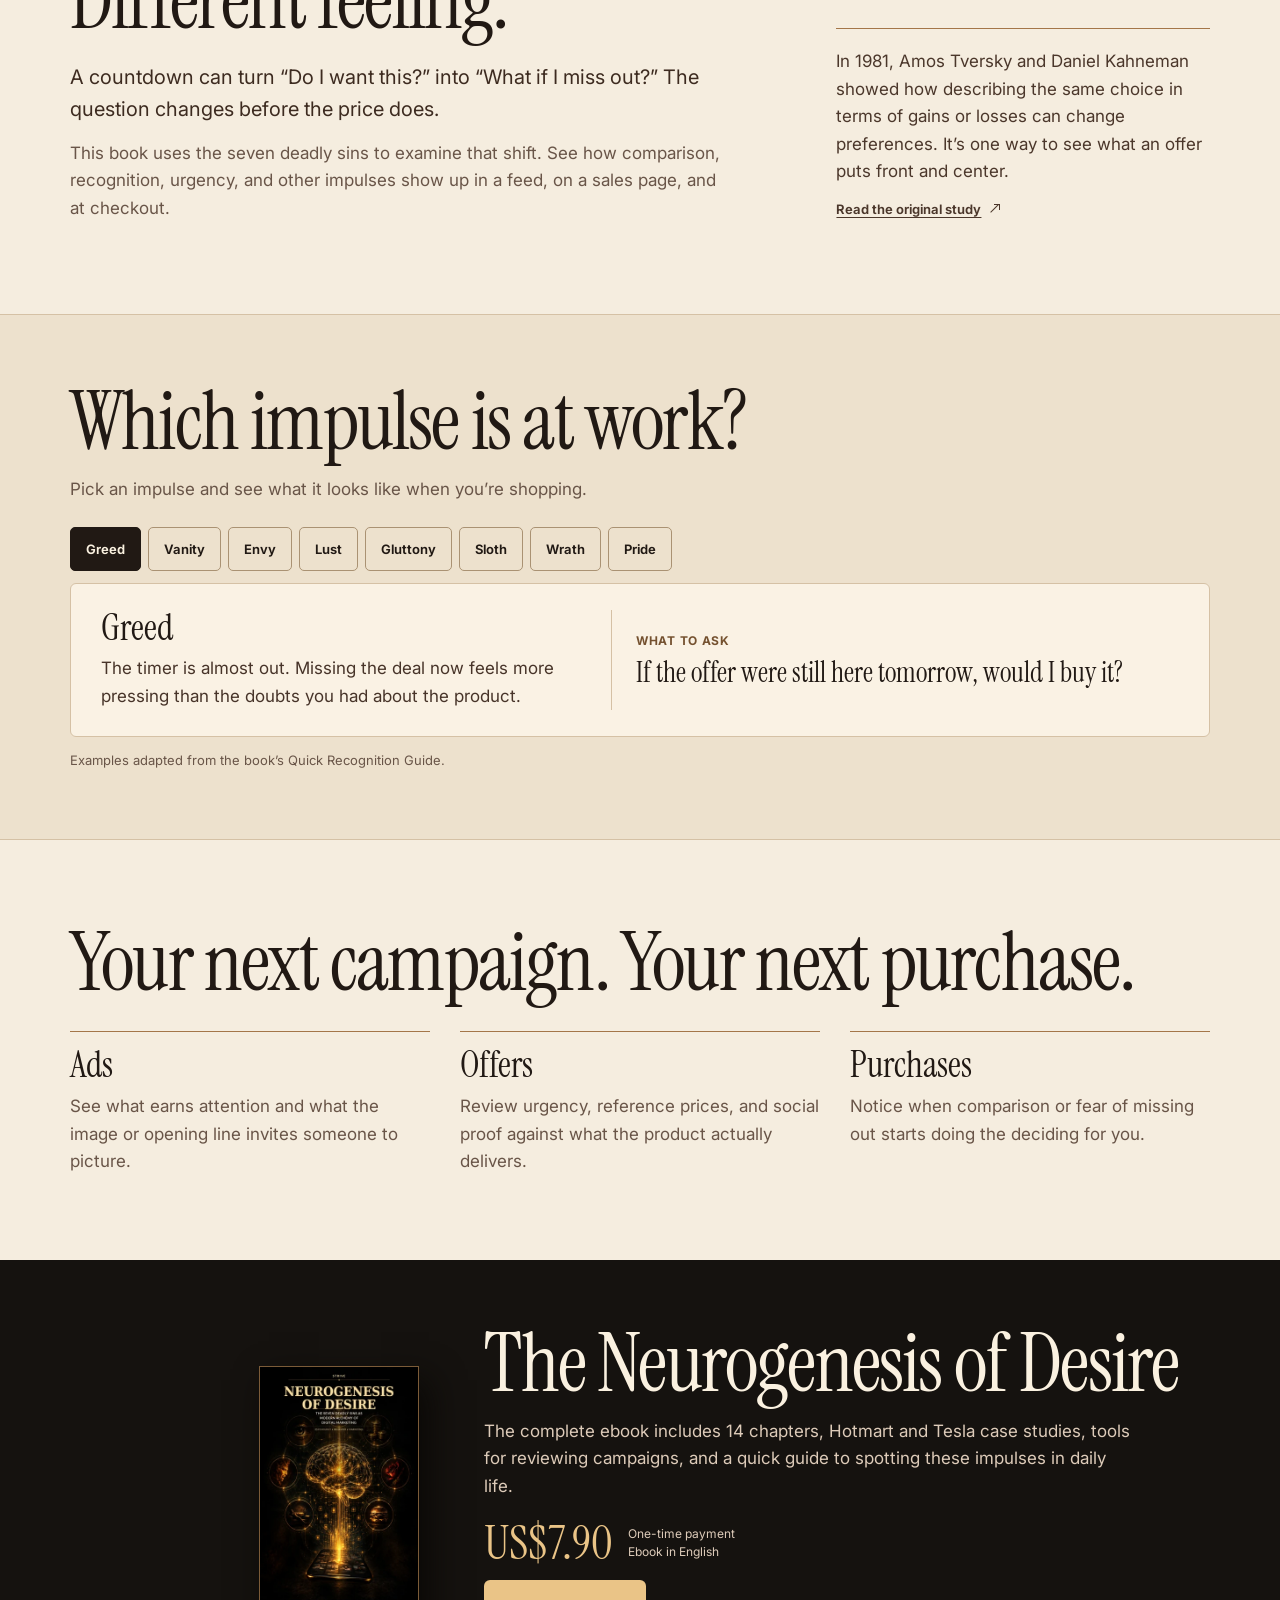
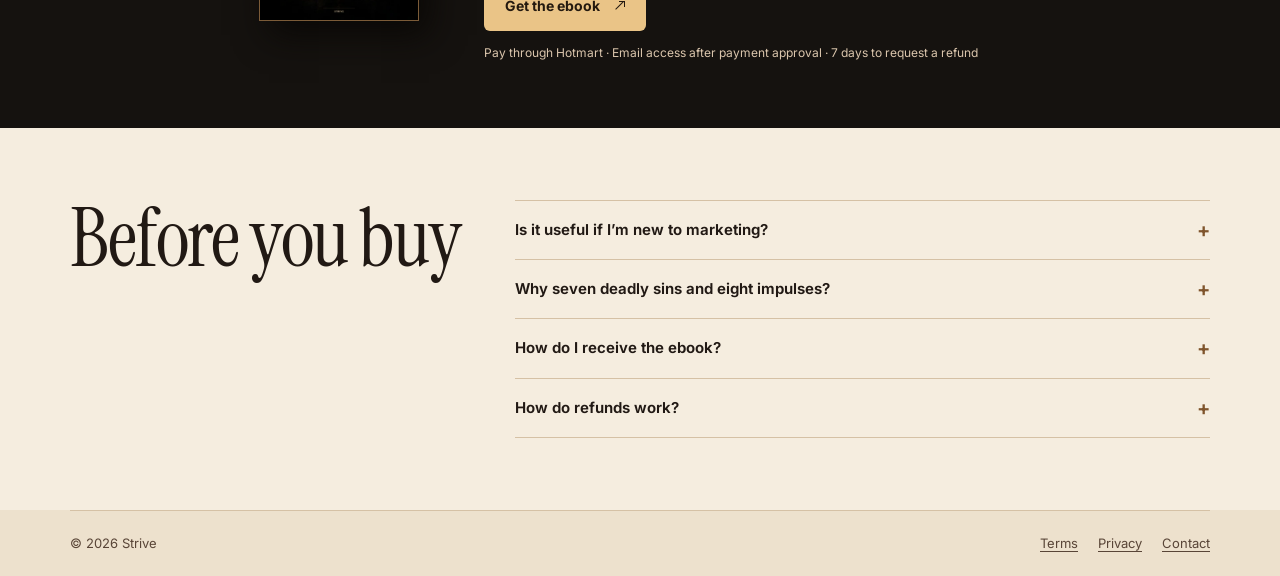
==== commit 13a7de4d: "Refresh published stylesheet reference" ====
--- a/index.html
+++ b/index.html
@@ -20,7 +20,7 @@
   <link rel="preconnect" href="https://fonts.googleapis.com">
   <link rel="preconnect" href="https://fonts.gstatic.com" crossorigin>
   <link rel="stylesheet" href="https://fonts.googleapis.com/css2?family=Instrument+Serif:ital@0;1&family=Inter:wght@400;500;600;650;700&display=swap">
-  <link rel="stylesheet" href="page.css">
+  <link rel="stylesheet" href="page.css?v=232e783">
   <script src="page.js" defer></script>
   <script>
 !function(f,b,e,v,n,t,s)
--- a/page.css
+++ b/page.css
@@ -47,6 +47,35 @@
 .hero-actions { display: flex; flex-wrap: wrap; align-items: center; gap: 16px 25px; margin-top: 28px; }
 .button { display: inline-flex; align-items: center; justify-content: center; gap: 13px; min-height: 51px; padding: 12px 20px; border: 1px solid transparent; border-radius: 6px; background: var(--gold); color: #24190f; text-decoration: none; font-size: 14px; font-weight: 700; line-height: 1.25; }
 .button:hover { background: #f4d8a7; }
+/* Draw the diagonal arrow so the controls do not depend on font fallback. */
+.header-cta span, .button span, .evidence a span {
+  position: relative;
+  display: inline-block;
+  width: 10px;
+  height: 10px;
+  margin-left: 2px;
+  font-size: 0;
+  vertical-align: -1px;
+}
+.header-cta span::before, .button span::before, .evidence a span::before {
+  content: "";
+  position: absolute;
+  inset: 0 0 auto auto;
+  width: 6px;
+  height: 6px;
+  border-top: 1px solid currentColor;
+  border-right: 1px solid currentColor;
+}
+.header-cta span::after, .button span::after, .evidence a span::after {
+  content: "";
+  position: absolute;
+  top: 4px;
+  left: -1px;
+  width: 11px;
+  height: 1px;
+  background: currentColor;
+  transform: rotate(-45deg);
+}
 .text-link { min-height: 44px; display: inline-flex; align-items: center; gap: 8px; color: var(--milk); text-underline-offset: 4px; font-size: 14px; font-weight: 600; }
 .micro { color: #dbc6ad; font-size: 12px; margin-top: 12px; }
 .micro > span { margin-inline: 5px; opacity: .82; }
